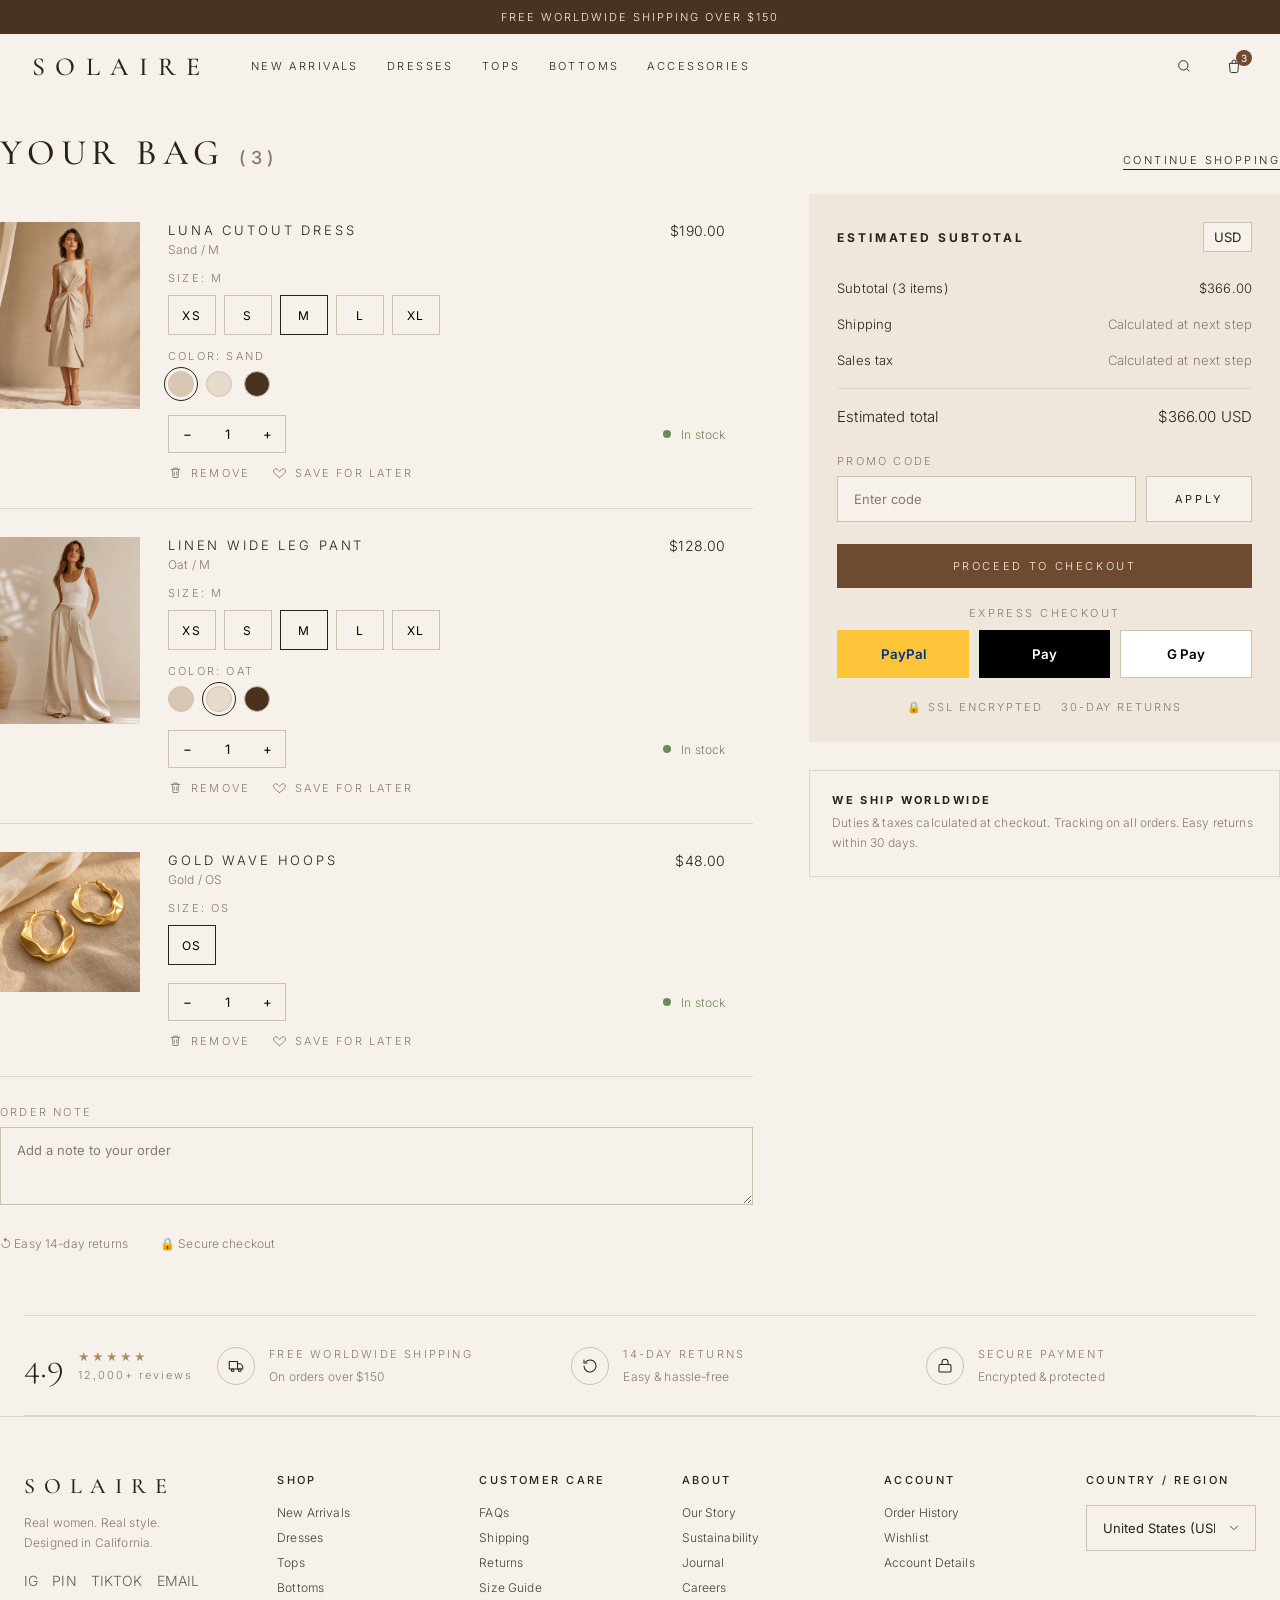
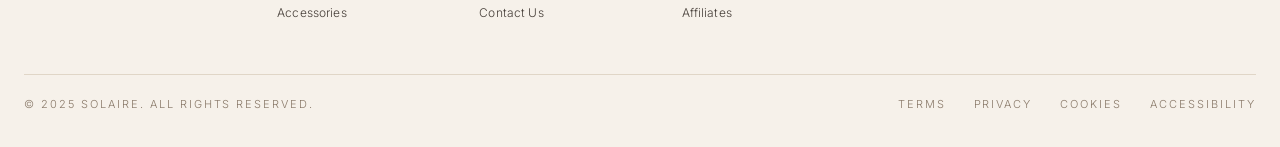
==== cart.html @ 32885097 "feat: SOLAIRE static ecommerce demo (home, listing, PDP, cart, checkout)" ====
<!doctype html>
<html lang="en">
<head>
<meta charset="utf-8" />
<meta name="viewport" content="width=device-width,initial-scale=1" />
<title>Your Bag — SOLAIRE</title>
<link rel="stylesheet" href="assets/styles.css" />
</head>
<body>

<div class="topbar">Free worldwide shipping over $150</div>

<header class="header">
  <div class="header-inner">
    <nav class="nav-left">
      <a class="nav-link" href="dresses.html?cat=new" data-cat="new">New Arrivals</a>
      <a class="nav-link" href="dresses.html?cat=dresses" data-cat="dresses">Dresses</a>
      <a class="nav-link" href="dresses.html?cat=tops" data-cat="tops">Tops</a>
      <a class="nav-link" href="dresses.html?cat=bottoms" data-cat="bottoms">Bottoms</a>
      <a class="nav-link" href="dresses.html?cat=accessories" data-cat="accessories">Accessories</a>
    </nav>
    <a class="brand" href="index.html">SOLAIRE</a>
    <div class="nav-right">
      <button class="icon-btn" aria-label="Search"><svg class="icon" viewBox="0 0 24 24"><circle cx="11" cy="11" r="7"/><path d="m20 20-3.5-3.5"/></svg></button>
      <a class="icon-btn" href="cart.html"><svg class="icon" viewBox="0 0 24 24"><path d="M5 8h14l-1.2 12a2 2 0 0 1-2 1.8H8.2A2 2 0 0 1 6.2 20L5 8z"/><path d="M9 8V6a3 3 0 1 1 6 0v2"/></svg><span class="badge">3</span></a>
    </div>
  </div>
</header>

<section class="container" style="padding: 32px 0 64px;">
  <div style="display:flex; justify-content:space-between; align-items:baseline; margin-bottom: 20px;">
    <h1 class="serif" style="font-size:36px; letter-spacing:.16em; text-transform:uppercase; margin:0;">Your Bag <span style="font-family:Inter; font-size:18px; color:var(--muted)">(3)</span></h1>
    <a href="dresses.html?cat=new" style="font-size:11px;letter-spacing:.22em;text-transform:uppercase; border-bottom:1px solid var(--ink); padding-bottom:2px;">Continue shopping</a>
  </div>

  <div style="display:grid; grid-template-columns: 1.6fr 1fr; gap: 56px;">

    <div>
      <!-- Cart row 1 -->
      <div class="cart-row">
        <div class="pic"><img src="assets/img/luna-dress.png"></div>
        <div>
          <div style="display:flex; justify-content:space-between;">
            <div>
              <p class="name" style="font-size:13px; letter-spacing:.22em; text-transform:uppercase; margin:0 0 4px">Luna Cutout Dress</p>
              <p class="muted" style="font-size:12px; margin:0 0 14px;">Sand / M</p>
            </div>
            <div class="price">$190.00</div>
          </div>
          <span class="label">Size: M</span>
          <div class="size-grid"><button>XS</button><button>S</button><button class="active">M</button><button>L</button><button>XL</button></div>
          <span class="label" style="margin-top:14px;">Color: Sand</span>
          <div class="color-row"><span class="swatch lg sand active"></span><span class="swatch lg oat"></span><span class="swatch lg espresso"></span></div>

          <div style="display:flex; justify-content:space-between; align-items:center; margin-top:18px;">
            <div class="qty"><button>−</button><input value="1"/><button>+</button></div>
            <div class="stock-line" style="margin:0;"><span class="dot"></span> In stock</div>
          </div>
          <div class="cart-actions">
            <a><svg class="action-icon" viewBox="0 0 24 24"><path d="M5 7h14"/><path d="M9 7V5h6v2"/><path d="M7 7l1 13h8l1-13"/><path d="M10 11v5M14 11v5"/></svg> Remove</a><a><svg class="action-icon" viewBox="0 0 24 24"><path d="M12 20s-7-4.2-9-8.2C1.4 8.7 3.2 6 6.2 6c1.8 0 3.2 1 3.9 2.3L12 10.6l1.9-2.3C14.6 7 16 6 17.8 6c3 0 4.8 2.7 3.2 5.8C19 15.8 12 20 12 20z"/></svg> Save for later</a>
          </div>
        </div>
      </div>

      <!-- Cart row 2 -->
      <div class="cart-row">
        <div class="pic"><img src="assets/img/linen-pants.png"></div>
        <div>
          <div style="display:flex; justify-content:space-between;">
            <div>
              <p class="name" style="font-size:13px; letter-spacing:.22em; text-transform:uppercase; margin:0 0 4px">Linen Wide Leg Pant</p>
              <p class="muted" style="font-size:12px; margin:0 0 14px;">Oat / M</p>
            </div>
            <div class="price">$128.00</div>
          </div>
          <span class="label">Size: M</span>
          <div class="size-grid"><button>XS</button><button>S</button><button class="active">M</button><button>L</button><button>XL</button></div>
          <span class="label" style="margin-top:14px;">Color: Oat</span>
          <div class="color-row"><span class="swatch lg sand"></span><span class="swatch lg oat active"></span><span class="swatch lg espresso"></span></div>

          <div style="display:flex; justify-content:space-between; align-items:center; margin-top:18px;">
            <div class="qty"><button>−</button><input value="1"/><button>+</button></div>
            <div class="stock-line" style="margin:0;"><span class="dot"></span> In stock</div>
          </div>
          <div class="cart-actions">
            <a><svg class="action-icon" viewBox="0 0 24 24"><path d="M5 7h14"/><path d="M9 7V5h6v2"/><path d="M7 7l1 13h8l1-13"/><path d="M10 11v5M14 11v5"/></svg> Remove</a><a><svg class="action-icon" viewBox="0 0 24 24"><path d="M12 20s-7-4.2-9-8.2C1.4 8.7 3.2 6 6.2 6c1.8 0 3.2 1 3.9 2.3L12 10.6l1.9-2.3C14.6 7 16 6 17.8 6c3 0 4.8 2.7 3.2 5.8C19 15.8 12 20 12 20z"/></svg> Save for later</a>
          </div>
        </div>
      </div>

      <!-- Cart row 3 -->
      <div class="cart-row">
        <div class="pic" style="aspect-ratio:1/1;"><img src="assets/img/gold-hoops.png"></div>
        <div>
          <div style="display:flex; justify-content:space-between;">
            <div>
              <p class="name" style="font-size:13px; letter-spacing:.22em; text-transform:uppercase; margin:0 0 4px">Gold Wave Hoops</p>
              <p class="muted" style="font-size:12px; margin:0 0 14px;">Gold / OS</p>
            </div>
            <div class="price">$48.00</div>
          </div>
          <span class="label">Size: OS</span>
          <div class="size-grid"><button class="active">OS</button></div>

          <div style="display:flex; justify-content:space-between; align-items:center; margin-top:18px;">
            <div class="qty"><button>−</button><input value="1"/><button>+</button></div>
            <div class="stock-line" style="margin:0;"><span class="dot"></span> In stock</div>
          </div>
          <div class="cart-actions">
            <a><svg class="action-icon" viewBox="0 0 24 24"><path d="M5 7h14"/><path d="M9 7V5h6v2"/><path d="M7 7l1 13h8l1-13"/><path d="M10 11v5M14 11v5"/></svg> Remove</a><a><svg class="action-icon" viewBox="0 0 24 24"><path d="M12 20s-7-4.2-9-8.2C1.4 8.7 3.2 6 6.2 6c1.8 0 3.2 1 3.9 2.3L12 10.6l1.9-2.3C14.6 7 16 6 17.8 6c3 0 4.8 2.7 3.2 5.8C19 15.8 12 20 12 20z"/></svg> Save for later</a>
          </div>
        </div>
      </div>

      <!-- order note -->
      <div style="margin-top: 28px;">
        <span class="label">Order note</span>
        <textarea class="input" rows="3" placeholder="Add a note to your order"></textarea>
      </div>

      <div style="display:flex; gap:32px; margin-top:28px; font-size:12px; color:var(--muted);">
        <span>↺ Easy 14-day returns</span>
        <span>🔒 Secure checkout</span>
      </div>
    </div>

    <!-- Summary -->
    <aside>
      <div class="summary-card">
        <div style="display:flex; justify-content:space-between; align-items:center; margin-bottom:18px;">
          <h3 style="margin:0;">Estimated subtotal</h3>
          <select class="select" style="width:auto; padding:6px 10px; background:var(--ivory);">
            <option>USD</option><option>EUR</option><option>GBP</option><option>JPY</option>
          </select>
        </div>
        <div class="summary-row"><span>Subtotal (3 items)</span><span>$366.00</span></div>
        <div class="summary-row"><span>Shipping</span><span class="muted">Calculated at next step</span></div>
        <div class="summary-row"><span>Sales tax</span><span class="muted">Calculated at next step</span></div>
        <div class="summary-row total"><span>Estimated total</span><span>$366.00 USD</span></div>

        <div style="margin-top: 18px;">
          <span class="label">Promo code</span>
          <div style="display:flex; gap:10px;">
            <input class="input" placeholder="Enter code"/>
            <button class="btn btn-light" style="white-space:nowrap;">Apply</button>
          </div>
        </div>

        <a class="btn btn-block" href="checkout-shipping.html" style="margin-top: 22px;">Proceed to checkout</a>

        <p style="text-align:center; font-size:11px; letter-spacing:.22em; text-transform:uppercase; margin: 18px 0 10px; color:var(--muted)">Express checkout</p>
        <div class="express-pay">
          <button class="paypal">PayPal</button>
          <button class="applepay"> Pay</button>
          <button class="gpay">G Pay</button>
        </div>

        <div style="display:flex; gap:18px; justify-content:center; margin-top:22px; font-size:11px; letter-spacing:.18em; text-transform:uppercase; color:var(--muted);">
          <span>🔒 SSL Encrypted</span>
          <span>30-day returns</span>
        </div>
      </div>

      <div style="margin-top: 28px; padding: 22px; border:1px solid var(--line);">
        <h4 style="margin:0 0 6px; font-size:11px; letter-spacing:.22em; text-transform:uppercase;">We ship worldwide</h4>
        <p class="muted" style="font-size:12px; line-height:1.7; margin:0;">Duties &amp; taxes calculated at checkout. Tracking on all orders. Easy returns within 30 days.</p>
      </div>
    </aside>
  </div>
</section>

<!-- Trust band -->
<section class="container">
  <div class="trust-band" style="border-bottom: 1px solid var(--line);">
    <div class="rating-block"><span class="num">4.9</span><div><div class="rating-stars">★★★★★</div><div class="muted" style="font-size:11px;letter-spacing:.18em;margin-top:4px">12,000+ reviews</div></div></div>
    <div class="item"><span class="icon-circle"><svg viewBox="0 0 24 24" aria-hidden="true"><path d="M3 6h11v10H3z"/><path d="M14 9h4l3 3v4h-7"/><circle cx="7.5" cy="17.5" r="1.8"/><circle cx="17" cy="17.5" r="1.8"/></svg></span><div><div class="label">Free worldwide shipping</div><div class="sub">On orders over $150</div></div></div>
    <div class="item"><span class="icon-circle"><svg viewBox="0 0 24 24" aria-hidden="true"><path d="M4 12a8 8 0 1 0 2.5-5.8"/><path d="M4 4v4h4"/></svg></span><div><div class="label">14-day returns</div><div class="sub">Easy &amp; hassle-free</div></div></div>
    <div class="item"><span class="icon-circle"><svg viewBox="0 0 24 24" aria-hidden="true"><rect x="4" y="10" width="16" height="10" rx="1.5"/><path d="M8 10V7a4 4 0 0 1 8 0v3"/></svg></span><div><div class="label">Secure payment</div><div class="sub">Encrypted &amp; protected</div></div></div>
  </div>
</section>

<footer class="footer">
  <div class="container-wide">
    <div class="footer-grid">
      <div class="brand-tag"><span class="serif">SOLAIRE</span><p>Real women. Real style.<br/>Designed in California.</p>
        <div class="socials"><a>IG</a><a>PIN</a><a>TIKTOK</a><a>EMAIL</a></div></div>
      <div><h4>Shop</h4><ul><li>New Arrivals</li><li>Dresses</li><li>Tops</li><li>Bottoms</li><li>Accessories</li></ul></div>
      <div><h4>Customer Care</h4><ul><li>FAQs</li><li>Shipping</li><li>Returns</li><li>Size Guide</li><li>Contact Us</li></ul></div>
      <div><h4>About</h4><ul><li>Our Story</li><li>Sustainability</li><li>Journal</li><li>Careers</li><li>Affiliates</li></ul></div>
      <div><h4>Account</h4><ul><li>Order History</li><li>Wishlist</li><li>Account Details</li></ul></div>
      <div><h4>Country / Region</h4><select class="select"><option>United States (USD)</option></select></div>
    </div>
    <div class="footer-bottom"><span>© 2025 Solaire. All rights reserved.</span><div class="links"><span>Terms</span><span>Privacy</span><span>Cookies</span><span>Accessibility</span></div></div>
  </div>
</footer>

<script src="assets/script.js"></script>
</body>
</html>
---- assets/styles.css ----
/* SOLAIRE — warm sculptural luxury ecommerce design system */
@import url('https://fonts.googleapis.com/css2?family=Cormorant+Garamond:wght@400;500;600&family=Inter:wght@300;400;500;600&display=swap');

:root {
  --ivory: #f6f1ea;
  --ivory-2: #efe7dc;
  --sand: #e7dccc;
  --oat: #d8c8b3;
  --cocoa: #b08a64;
  --espresso: #6e4a30;
  --espresso-2: #4a3221;
  --ink: #2a221c;
  --muted: #8a7a6a;
  --line: #e0d6c7;
  --line-2: #cfc2af;
  --green: #6f8a5a;
  --white: #fbf8f3;
}

* { box-sizing: border-box; }
html, body { margin: 0; padding: 0; }
body {
  font-family: 'Inter', system-ui, -apple-system, sans-serif;
  font-weight: 300;
  font-size: 14px;
  letter-spacing: 0.01em;
  color: var(--ink);
  background: var(--ivory);
  -webkit-font-smoothing: antialiased;
}
a { color: inherit; text-decoration: none; }
img { display: block; max-width: 100%; }
button { font-family: inherit; cursor: pointer; }

.serif {
  font-family: 'Cormorant Garamond', 'Times New Roman', serif;
  font-weight: 500;
  letter-spacing: 0.02em;
}

.container { max-width: 1280px; margin: 0 auto; padding: 0 32px; }
.container-wide { max-width: 1440px; margin: 0 auto; padding: 0 32px; }

/* Top bar */
.topbar {
  background: var(--espresso-2);
  color: var(--ivory);
  text-align: center;
  font-size: 11px;
  letter-spacing: 0.18em;
  padding: 10px 16px;
  text-transform: uppercase;
}

/* Header */
.header {
  background: var(--ivory);
  border-bottom: 1px solid transparent;
  position: sticky;
  top: 0;
  z-index: 50;
}
.header-inner {
  display: flex;
  align-items: center;
  gap: 40px;
  height: 64px;
  padding: 0 32px;
}
.nav-left { display: flex; gap: 28px; align-items: center; }
.nav-right { display: flex; gap: 22px; align-items: center; justify-content: flex-end; margin-left: auto; }
.nav-link {
  font-size: 11px;
  letter-spacing: 0.22em;
  text-transform: uppercase;
  color: var(--ink);
}
.brand {
  font-family: 'Cormorant Garamond', serif;
  font-size: 26px;
  letter-spacing: 0.4em;
  font-weight: 500;
  color: var(--ink);
  order: -1;
}
.icon-btn {
  background: none; border: none; padding: 6px; color: var(--ink);
  display: inline-flex; align-items: center; gap: 6px;
  position: relative;
}
.icon-btn .badge {
  position: absolute; top: -2px; right: -4px;
  background: var(--espresso); color: var(--ivory);
  font-size: 10px; line-height: 1;
  width: 16px; height: 16px; border-radius: 50%;
  display: inline-flex; align-items: center; justify-content: center;
  font-weight: 500;
}

/* Buttons */
.btn {
  display: inline-flex; align-items: center; justify-content: center;
  padding: 14px 28px;
  font-size: 11px;
  letter-spacing: 0.24em;
  text-transform: uppercase;
  border: 1px solid transparent;
  border-radius: 0;
  background: var(--espresso);
  color: var(--ivory);
  transition: background .2s ease;
}
.btn:hover { background: var(--espresso-2); }
.btn-outline {
  background: transparent;
  color: var(--ivory);
  border: 1px solid var(--ivory);
}
.btn-outline.dark { color: var(--ink); border-color: var(--ink); }
.btn-block { width: 100%; }
.btn-light {
  background: var(--ivory);
  color: var(--ink);
  border: 1px solid var(--line-2);
}
.btn-light:hover { background: var(--white); }

/* Section heading */
.section { padding: 80px 0; }
.section-title {
  text-align: center;
  font-family: 'Cormorant Garamond', serif;
  font-size: 28px;
  letter-spacing: 0.32em;
  font-weight: 400;
  text-transform: uppercase;
  margin: 0 0 8px;
}
.section-sub {
  text-align: center;
  font-size: 12px;
  letter-spacing: 0.18em;
  color: var(--muted);
  text-transform: uppercase;
  margin-bottom: 36px;
}
.section-head {
  display: flex; align-items: baseline; justify-content: space-between;
  margin-bottom: 32px;
}
.view-all {
  font-size: 11px; letter-spacing: 0.22em; text-transform: uppercase;
  border-bottom: 1px solid var(--ink);
  padding-bottom: 2px;
}

/* Product grid */
.product-grid {
  display: grid;
  grid-template-columns: repeat(4, 1fr);
  gap: 24px;
}
.product-grid.cols-3 { grid-template-columns: repeat(3, 1fr); }
.product-grid.cols-2 { grid-template-columns: repeat(2, 1fr); }

.product-card { position: relative; }
.product-card .img-wrap {
  position: relative;
  aspect-ratio: 3/4;
  background: var(--sand);
  overflow: hidden;
}
.product-card .img-wrap::after {
  content: '';
  position: absolute;
  inset: 0;
  background: linear-gradient(180deg, rgba(42, 34, 28, 0.12), rgba(42, 34, 28, 0) 26%);
  opacity: 0;
  transition: opacity .35s ease;
  pointer-events: none;
}
.product-card .img-wrap img {
  width: 100%; height: 100%; object-fit: cover;
  transition: transform .8s ease;
}
.product-card:hover .img-wrap img { transform: scale(1.03); }
.product-card:hover .img-wrap::after { opacity: 1; }
.product-card .meta { padding: 14px 0 4px; text-align: center; }
.product-card .name {
  font-size: 11px; letter-spacing: 0.22em; text-transform: uppercase;
  margin: 0 0 4px;
}
.product-card .price { font-size: 13px; color: var(--ink); }
.product-card .swatches {
  display: flex; gap: 6px; justify-content: center; margin-top: 8px;
}
.swatch {
  width: 12px; height: 12px; border-radius: 50%;
  border: 1px solid var(--line-2);
  display: inline-block;
}
.swatch.sand { background: #d8c8b3; }
.swatch.oat { background: #e7dccc; }
.swatch.cocoa { background: #8a6748; }
.swatch.espresso { background: #4a3221; }
.swatch.gold { background: #c8a567; }
.swatch.black { background: #1a1612; }
.swatch.white { background: #f4ede0; }

.badge-tag {
  position: absolute; top: 12px; left: 12px;
  z-index: 3;
  background: var(--ivory);
  color: var(--ink);
  font-size: 10px;
  letter-spacing: 0.2em;
  padding: 5px 10px;
  text-transform: uppercase;
}
.heart-btn {
  position: absolute; top: 10px; right: 10px;
  z-index: 3;
  background: rgba(255,255,255,0.85);
  border: none; width: 32px; height: 32px; border-radius: 50%;
  display: inline-flex; align-items: center; justify-content: center;
  color: var(--ink);
}
.rank-tag {
  position: absolute; top: 14px; left: 14px; z-index: 3;
  background: rgba(246, 241, 234, 0.92);
  color: var(--espresso-2);
  border: 1px solid rgba(110, 74, 48, 0.28);
  min-width: 64px; height: 28px; border-radius: 999px;
  padding: 0 12px;
  font-size: 10px; display: inline-flex; align-items: center; justify-content: center;
  font-family: 'Inter', system-ui, sans-serif;
  font-weight: 500;
  letter-spacing: 0.16em;
  text-transform: uppercase;
  pointer-events: none;
  box-shadow: 0 10px 24px rgba(42, 34, 28, 0.08);
  backdrop-filter: blur(8px);
}
.size-row {
  display: flex; gap: 14px; justify-content: center;
  margin-top: 8px; font-size: 11px; letter-spacing: 0.16em; color: var(--muted);
}
.size-row span.active { color: var(--ink); border-bottom: 1px solid var(--ink); }
.rating-stars { color: var(--cocoa); letter-spacing: 2px; font-size: 11px; }

/* Footer */
.footer {
  background: var(--ivory);
  border-top: 1px solid var(--line);
  padding: 56px 0 36px;
}
.footer-grid {
  display: grid;
  grid-template-columns: 1.3fr 1fr 1fr 1fr 1fr 1fr;
  gap: 32px;
}
.footer h4 {
  font-size: 11px; letter-spacing: 0.22em; text-transform: uppercase;
  font-weight: 500; margin: 0 0 18px;
}
.footer ul { list-style: none; padding: 0; margin: 0; }
.footer ul li { font-size: 12px; color: var(--ink); margin-bottom: 10px; opacity: 0.85; }
.footer .brand-tag .serif { font-size: 22px; letter-spacing: 0.4em; }
.footer .brand-tag p { font-size: 12px; color: var(--muted); margin: 14px 0 18px; line-height: 1.7; }
.footer .socials { display: flex; gap: 14px; }
.footer .socials a { color: var(--ink); opacity: 0.7; }
.footer-bottom {
  border-top: 1px solid var(--line);
  margin-top: 44px;
  padding-top: 22px;
  display: flex; justify-content: space-between;
  font-size: 11px; letter-spacing: 0.18em; text-transform: uppercase;
  color: var(--muted);
}
.footer-bottom .links { display: flex; gap: 28px; }

/* Newsletter band */
.subscribe-band {
  background: var(--oat);
  padding: 26px 0;
}
.subscribe-band .container {
  display: grid;
  grid-template-columns: 1.2fr 2fr auto;
  gap: 24px; align-items: center;
}
.subscribe-band h3 {
  font-family: 'Cormorant Garamond', serif;
  font-size: 18px; letter-spacing: 0.22em; margin: 0 0 4px; text-transform: uppercase;
}
.subscribe-band p { margin: 0; font-size: 12px; color: var(--espresso-2); }
.subscribe-band form { display: flex; background: var(--ivory); }
.subscribe-band input {
  flex: 1; border: none; background: transparent; padding: 14px 18px;
  font-family: inherit; font-size: 13px; outline: none;
}
.subscribe-band button {
  background: var(--espresso); color: var(--ivory); border: none;
  padding: 0 28px; font-size: 11px; letter-spacing: 0.22em; text-transform: uppercase;
}

/* Trust band */
.trust-band {
  display: grid;
  grid-template-columns: auto 1fr 1fr 1fr;
  gap: 24px; align-items: center;
  padding: 28px 0; border-top: 1px solid var(--line);
}
.trust-band .rating-block {
  display: flex; align-items: center; gap: 14px;
}
.trust-band .rating-block .num {
  font-family: 'Cormorant Garamond', serif; font-size: 36px;
}
.trust-band .item {
  display: flex; gap: 14px; align-items: center;
  font-size: 12px;
}
.trust-band .item .label { font-size: 11px; letter-spacing: 0.2em; text-transform: uppercase; }
.trust-band .item .sub { color: var(--muted); }
.trust-band .icon-circle {
  width: 38px; height: 38px; border-radius: 50%;
  border: 1px solid var(--line-2);
  display: inline-flex; align-items: center; justify-content: center;
  color: var(--ink);
  flex-shrink: 0;
}
.trust-band .icon-circle svg {
  width: 18px; height: 18px;
  stroke: currentColor; fill: none;
  stroke-width: 1.4;
  stroke-linecap: round; stroke-linejoin: round;
}

/* Forms */
.input, .select {
  width: 100%;
  background: var(--ivory);
  border: 1px solid var(--line-2);
  padding: 14px 16px;
  font-family: inherit;
  font-size: 13px;
  color: var(--ink);
  outline: none;
  border-radius: 0;
}
.input::placeholder { color: var(--muted); }
.input:focus, .select:focus { border-color: var(--espresso); }
.select {
  -webkit-appearance: none;
  -moz-appearance: none;
  appearance: none;
  padding-right: 40px;
  background-image: url("data:image/svg+xml;utf8,<svg xmlns='http://www.w3.org/2000/svg' viewBox='0 0 24 24' fill='none' stroke='%23413228' stroke-width='1.5' stroke-linecap='round' stroke-linejoin='round'><polyline points='6 9 12 15 18 9'/></svg>");
  background-repeat: no-repeat;
  background-position: right 14px center;
  background-size: 14px 14px;
}
.select::-ms-expand { display: none; }
.label {
  font-size: 11px; letter-spacing: 0.2em; text-transform: uppercase;
  color: var(--muted); margin-bottom: 8px; display: block;
}

/* Press logos */
.press-logos {
  display: flex; gap: 56px; justify-content: center; align-items: center;
  font-family: 'Cormorant Garamond', serif;
  font-size: 22px; letter-spacing: 0.3em;
  color: var(--ink);
  opacity: 0.85;
  text-transform: uppercase;
}

/* utilities */
.text-center { text-align: center; }
.muted { color: var(--muted); }
.hr { height: 1px; background: var(--line); border: none; margin: 0; }
.divider { border-top: 1px solid var(--line); margin: 48px 0; }

/* breadcrumbs */
.crumbs {
  display: flex; gap: 10px;
  font-size: 11px; letter-spacing: 0.2em; text-transform: uppercase; color: var(--muted);
  padding: 22px 0;
}

/* Pills / chips */
.chip {
  display: inline-flex; align-items: center; gap: 8px;
  padding: 8px 14px; border: 1px solid var(--line-2);
  background: var(--ivory);
  font-size: 11px; letter-spacing: 0.2em; text-transform: uppercase;
}
.chip.active { background: var(--ink); color: var(--ivory); border-color: var(--ink); }

/* Filter bar */
.filter-bar {
  display: flex; align-items: center; justify-content: space-between;
  padding: 16px 0;
  border-bottom: 1px solid var(--line);
  margin-bottom: 28px;
  gap: 18px;
}
.filter-bar .left, .filter-bar .right { display: flex; gap: 18px; align-items: center; flex-wrap: nowrap; }
.filter-bar .left { min-width: 0; overflow-x: auto; scrollbar-width: none; }
.filter-bar .left::-webkit-scrollbar { display: none; }
.filter-bar .right { flex-shrink: 0; }
.filter-bar .chip { white-space: nowrap; }
.filter-bar .group {
  font-size: 11px; letter-spacing: 0.2em; text-transform: uppercase;
  display: inline-flex; gap: 6px; align-items: center;
}
.filter-dropdown {
  position: absolute;
  z-index: 130;
  min-width: 220px;
  padding: 8px;
  background: var(--ivory);
  border: 1px solid var(--line-2);
  box-shadow: 0 18px 44px -28px rgba(74, 50, 33, .45);
}
.filter-dropdown button {
  width: 100%;
  padding: 12px 10px;
  border: 0;
  background: transparent;
  color: var(--ink);
  text-align: left;
  font-size: 11px;
  letter-spacing: .18em;
  text-transform: uppercase;
  cursor: pointer;
}
.filter-dropdown button:hover {
  background: var(--ivory-2);
}

/* Category tabs */
.cat-tabs {
  display: flex; justify-content: center; gap: 56px;
  border-bottom: 1px solid var(--line);
  padding: 0 0 0; margin-bottom: 8px;
}
.cat-tabs a {
  display: inline-block; padding: 22px 4px;
  font-size: 12px; letter-spacing: 0.28em; text-transform: uppercase;
  color: var(--muted);
}
.cat-tabs a.active {
  color: var(--ink);
  border-bottom: 1.5px solid var(--ink);
  margin-bottom: -1px;
}

/* product detail */
.pdp {
  display: grid;
  grid-template-columns: 80px 1fr 420px;
  gap: 32px;
  padding: 24px 0 80px;
}
.thumb-rail { display: flex; flex-direction: column; gap: 10px; }
.thumb-rail .thumb {
  aspect-ratio: 3/4; background: var(--sand); overflow: hidden;
  cursor: pointer; opacity: 0.7;
}
.thumb-rail .thumb.active { opacity: 1; outline: 1px solid var(--ink); outline-offset: 2px; }
.thumb-rail .thumb img { width:100%; height:100%; object-fit: cover; }
.pdp-main img { width: 100%; height: auto; aspect-ratio: 3/4; object-fit: cover; }

.pdp-info h1 {
  font-family: 'Cormorant Garamond', serif;
  font-size: 24px; letter-spacing: 0.18em; text-transform: uppercase;
  font-weight: 400; margin: 0 0 12px;
}
.pdp-info .tag {
  display: inline-block; padding: 4px 10px;
  background: var(--ivory-2); color: var(--ink);
  font-size: 10px; letter-spacing: 0.22em; text-transform: uppercase;
  margin-bottom: 14px;
}
.pdp-info .price { font-size: 18px; }
.pdp-info .small { font-size: 12px; color: var(--muted); }
.size-grid {
  display: flex; gap: 8px; margin: 10px 0 6px;
}
.size-grid button {
  width: 48px; height: 40px; border: 1px solid var(--line-2);
  background: var(--ivory); font-size: 12px; letter-spacing: 0.16em;
}
.size-grid button.active { border-color: var(--ink); }
.color-row { display: flex; gap: 12px; margin: 8px 0 4px; }
.color-row .swatch.lg { width: 26px; height: 26px; }
.color-row .swatch.lg.active { outline: 1px solid var(--ink); outline-offset: 3px; }
.accordion {
  border-top: 1px solid var(--line);
  font-size: 13px;
}
.accordion .row {
  display: flex; justify-content: space-between; align-items: center;
  padding: 18px 0; border-bottom: 1px solid var(--line);
  letter-spacing: 0.18em; text-transform: uppercase; font-size: 12px;
}
.stock-line {
  display: inline-flex; gap: 10px; align-items: center;
  font-size: 12px; color: var(--green);
  margin: 18px 0 14px;
}
.stock-line .dot { width: 8px; height: 8px; background: var(--green); border-radius: 50%; }

/* Reviews */
.reviews {
  display: grid; grid-template-columns: 320px 1fr; gap: 48px; padding: 32px 0;
}
.reviews .score {
  font-family: 'Cormorant Garamond', serif;
  font-size: 84px; line-height: 1; margin: 0;
}
.bar-row {
  display: grid; grid-template-columns: 24px 1fr 50px;
  gap: 12px; align-items: center; font-size: 12px;
  margin-bottom: 6px;
}
.bar { height: 6px; background: var(--ivory-2); position: relative; }
.bar > i { position: absolute; left: 0; top: 0; bottom: 0; background: var(--cocoa); }

/* UGC strip */
.ugc-row {
  display: grid; grid-template-columns: repeat(4, 1fr); gap: 16px;
}
.ugc-row .item { aspect-ratio: 1/1; background: var(--sand); overflow: hidden; }
.ugc-row .item img { width:100%; height:100%; object-fit:cover; }

/* Cart */
.cart-row {
  display: grid;
  grid-template-columns: 140px 1fr auto;
  gap: 28px;
  padding: 28px 0;
  border-bottom: 1px solid var(--line);
  align-items: flex-start;
}
.cart-row .pic { aspect-ratio: 3/4; background: var(--sand); overflow: hidden; }
.cart-row .pic img { width: 100%; height: 100%; object-fit: cover; }
.cart-actions {
  display: flex;
  gap: 22px;
  margin-top: 12px;
  color: var(--muted);
  font-size: 11px;
  letter-spacing: .2em;
  text-transform: uppercase;
}
.cart-actions a {
  display: inline-flex;
  align-items: center;
  gap: 8px;
  cursor: pointer;
}
.cart-actions .action-icon {
  width: 15px;
  height: 15px;
  fill: none;
  stroke: currentColor;
  stroke-width: 1.35;
  stroke-linecap: round;
  stroke-linejoin: round;
}
.qty {
  display: inline-flex; align-items: center; border: 1px solid var(--line-2);
  background: var(--ivory);
}
.qty button { width: 36px; height: 36px; border: none; background: transparent; }
.qty input {
  width: 44px; text-align: center; border: none; background: transparent;
  font-family: inherit; font-size: 13px;
}

/* Order summary card */
.summary-card {
  background: var(--ivory-2);
  padding: 28px;
}
.summary-card h3 {
  font-size: 12px; letter-spacing: 0.24em; text-transform: uppercase;
  margin: 0 0 18px;
}
.summary-row {
  display: flex; justify-content: space-between;
  font-size: 13px; padding: 10px 0;
}
.summary-row.total {
  border-top: 1px solid var(--line);
  margin-top: 10px; padding-top: 18px;
  font-size: 15px;
}

/* checkout layout */
.checkout {
  display: grid;
  grid-template-columns: 1.4fr 0.8fr;
  gap: 56px;
  padding: 24px 0 80px;
}
.steps {
  display: flex; justify-content: center; align-items: center; gap: 24px;
  font-size: 11px; letter-spacing: 0.22em; text-transform: uppercase; color: var(--muted);
  padding: 22px 0 8px;
}
.steps .active { color: var(--ink); }
.steps span { display: inline-block; }

/* tabs guest/login */
.gl-tabs {
  display: grid; grid-template-columns: 1fr 1fr;
  border: 1px solid var(--line);
  margin-bottom: 22px;
}
.gl-tabs button {
  background: transparent; border: none; padding: 16px;
  font-size: 11px; letter-spacing: 0.22em; text-transform: uppercase;
  color: var(--muted);
}
.gl-tabs button.active {
  color: var(--ink); border-bottom: 1.5px solid var(--ink);
}

/* radio block */
.radio-block {
  border: 1px solid var(--line-2);
  padding: 16px 18px;
  display: flex; justify-content: space-between; align-items: center;
  font-size: 13px;
  background: var(--ivory);
  margin-bottom: 10px;
}
.radio-block .left { display: flex; align-items: center; gap: 12px; }
.radio-block.active { border-color: var(--ink); }
.radio-dot {
  width: 14px; height: 14px; border-radius: 50%; border: 1px solid var(--line-2);
  display: inline-flex; align-items: center; justify-content: center;
}
.radio-block.active .radio-dot { border-color: var(--ink); }
.radio-block.active .radio-dot::after {
  content: ''; width: 6px; height: 6px; border-radius: 50%; background: var(--ink);
}

/* Hero */
.hero {
  position: relative;
  height: 720px;
  background: linear-gradient(120deg, #d8bfa1, #c69f7d);
  overflow: hidden;
}
.hero img.bg {
  position: absolute; inset: 0; width: 100%; height: 100%; object-fit: cover;
  object-position: 75% 18%;
}
.hero::after {
  content: ''; position: absolute; inset: 0; z-index: 1;
  background: linear-gradient(90deg, rgba(40,28,20,.55) 0%, rgba(40,28,20,.2) 40%, rgba(0,0,0,0) 70%);
  pointer-events: none;
}
.hero .copy {
  position: absolute; left: 8%; top: 50%; transform: translateY(-50%);
  color: var(--ivory); max-width: 460px; z-index: 2;
}
.hero .copy h1 {
  font-family: 'Cormorant Garamond', serif;
  font-size: 88px; line-height: 1.02; letter-spacing: 0.04em;
  margin: 0 0 22px; font-weight: 400;
}
.hero .copy p { font-size: 14px; line-height: 1.7; margin: 0 0 28px; opacity: 0.95; }
.hero .actions { display: flex; gap: 12px; flex-wrap: wrap; }
.hero-dots {
  position: absolute; bottom: 28px; left: 50%; transform: translateX(-50%);
  display: flex; gap: 8px; z-index: 2;
}
.hero-dots i { width: 6px; height: 6px; border-radius: 50%; background: rgba(255,255,255,0.55); }
.hero-dots i.active { background: var(--ivory); }

/* Listing hero */
.listing-hero {
  position: relative; height: 320px;
  display: flex; align-items: center;
  background: linear-gradient(120deg, #cdb094, #b78b66);
  overflow: hidden;
}
.listing-hero::before {
  content: '';
  position: absolute;
  inset: 0;
  z-index: 1;
  background: linear-gradient(90deg, rgba(126, 89, 58, .42) 0%, rgba(172, 130, 88, .24) 38%, rgba(232, 208, 174, .08) 66%, rgba(232, 208, 174, 0) 100%);
  pointer-events: none;
}
.listing-hero img { position: absolute; inset: 0; width: 100%; height: 100%; object-fit: cover; object-position: 72% 32%; }
.listing-hero img.is-desktop-banner { object-fit: cover; object-position: 50% 0%; }
.listing-hero .copy {
  position: relative; z-index: 2;
  margin-left: 8%; padding: 8px 0;
  color: var(--ivory); max-width: 460px;
  display: flex; flex-direction: column; justify-content: center;
  text-shadow: 0 2px 18px rgba(92, 62, 38, .32);
}
.listing-hero h1 {
  font-family: 'Cormorant Garamond', serif;
  font-size: 64px; line-height: 1.05;
  letter-spacing: 0.04em; margin: 0 0 14px; font-weight: 400;
}
.listing-hero p { margin: 0; font-size: 13px; line-height: 1.7; opacity: 0.95; }

/* Shop the look */
.look-bundle {
  display: grid;
  grid-template-columns: 1fr 1fr 1fr 1.2fr;
  gap: 18px; align-items: center;
  max-width: 920px; margin: 0 auto;
}
.look-bundle .tile {
  aspect-ratio: 1/1; background: var(--sand); overflow: hidden;
  position: relative;
}
.look-bundle .tile img { width: 100%; height: 100%; object-fit: cover; }
.look-bundle .plus {
  position: absolute; right: -14px; top: 50%; transform: translateY(-50%);
  font-size: 18px; color: var(--muted);
}
.look-bundle .info h4 {
  font-family: 'Cormorant Garamond', serif;
  font-size: 20px; letter-spacing: 0.22em; text-transform: uppercase;
  margin: 0 0 8px; font-weight: 400;
}
.look-bundle .info p { margin: 0 0 8px; font-size: 13px; color: var(--muted); }
.look-bundle .info .price { font-size: 16px; }
.look-bundle .info .price del { color: var(--muted); margin-left: 6px; font-size: 12px; }

/* UGC small grid for home */
.ugc-grid {
  display: grid;
  grid-template-columns: repeat(6, 1fr);
  gap: 8px;
}
.ugc-grid .tile { aspect-ratio: 3/4; overflow: hidden; background: var(--sand); position: relative; }
.ugc-grid .tile img { width:100%; height:100%; object-fit:cover; }
.ugc-grid .tile .handle {
  position: absolute; left: 8px; bottom: 8px;
  font-size: 11px; color: var(--ivory);
  background: rgba(0,0,0,0.35); padding: 3px 6px; letter-spacing: 0.1em;
}

/* Express pay buttons */
.express-pay {
  display: grid; grid-template-columns: 1fr 1fr 1fr; gap: 10px;
}
.express-pay button {
  height: 48px; border: 1px solid var(--line-2); background: var(--ivory);
  display: inline-flex; align-items: center; justify-content: center;
  font-weight: 600;
}
.express-pay .paypal { background: #ffc439; border-color: #ffc439; color: #003087; }
.express-pay .applepay { background: #000; color: #fff; border-color: #000; }
.express-pay .gpay { background: #fff; }

/* Pay icons */
.pay-icons {
  display: inline-flex; gap: 6px; align-items: center;
}
.pay-icons .pi {
  width: 32px; height: 20px; background: var(--ivory-2); border-radius: 2px;
  font-size: 9px; display: inline-flex; align-items: center; justify-content: center; font-weight: 700;
  color: var(--ink); border: 1px solid var(--line);
}

/* Look-to-love */
.looks {
  display: grid; grid-template-columns: 1fr 1fr 1fr; gap: 16px;
}
.looks .look {
  position: relative;
  aspect-ratio: 4/3; background: var(--sand); overflow: hidden;
}
.looks .look img { width: 100%; height: 100%; object-fit: cover; }
.looks .look .shop {
  position: absolute; left: 50%; bottom: 18px; transform: translateX(-50%);
  background: var(--ivory); color: var(--ink);
  padding: 10px 18px; font-size: 11px; letter-spacing: 0.22em; text-transform: uppercase;
  border: 1px solid var(--ink);
}

/* Recently viewed */
.recently {
  display: grid; grid-template-columns: repeat(5, 1fr); gap: 16px;
}

/* Sticky add to cart */
.sticky-add {
  position: sticky; bottom: 0;
  background: var(--ivory);
  border-top: 1px solid var(--line);
  display: grid; grid-template-columns: auto 1fr auto; gap: 16px;
  align-items: center; padding: 14px 32px;
  z-index: 30;
}
.sticky-add .pic { width: 48px; height: 60px; background: var(--sand); overflow: hidden; }
.sticky-add .pic img { width:100%; height:100%; object-fit:cover; }
.sticky-add .name { font-size: 12px; letter-spacing: 0.2em; text-transform: uppercase; }
.sticky-add .sub { font-size: 11px; color: var(--muted); }

/* Misc */
.icon { width: 16px; height: 16px; stroke: currentColor; fill: none; stroke-width: 1.4; }

/* ==== Animations & Motion ==== */
@keyframes fadeUp { from { opacity:0; transform:translateY(24px);} to {opacity:1; transform:none;} }
@keyframes fadeIn { from { opacity:0;} to {opacity:1;} }
@keyframes slideRight { from { transform: translateX(100%);} to { transform: translateX(0);} }
@keyframes slideLeft { from { transform: translateX(-100%);} to { transform: translateX(0);} }
@keyframes scaleIn { from { opacity:0; transform: scale(.96);} to {opacity:1; transform:none;} }
@keyframes pulseDot { 0%,100% { transform: scale(1);} 50% { transform: scale(1.5); opacity:.6;} }
@keyframes shimmer { 0% { background-position: -300px 0;} 100% { background-position: 300px 0;} }

[data-reveal] { opacity: 0; transform: translateY(24px); transition: opacity .8s ease, transform .8s cubic-bezier(.2,.7,.2,1); }
[data-reveal].is-in { opacity: 1; transform: none; }
[data-reveal-delay="1"].is-in { transition-delay: .08s; }
[data-reveal-delay="2"].is-in { transition-delay: .16s; }
[data-reveal-delay="3"].is-in { transition-delay: .24s; }
[data-reveal-delay="4"].is-in { transition-delay: .32s; }

.hero .copy h1 { animation: fadeUp .9s cubic-bezier(.2,.7,.2,1) both; }
.hero .copy p { animation: fadeUp .9s cubic-bezier(.2,.7,.2,1) .15s both; }
.hero .copy .actions { animation: fadeUp .9s cubic-bezier(.2,.7,.2,1) .3s both; }
.hero .bg { animation: fadeIn 1.2s ease both, kenburns 14s ease-in-out infinite alternate; }
@keyframes kenburns { from { transform: scale(1.0);} to { transform: scale(1.08);} }

.btn { transition: background .25s ease, color .25s ease, transform .25s ease, letter-spacing .25s ease; }
.btn:hover { transform: translateY(-1px); letter-spacing: .26em; }
.btn:active { transform: translateY(0); }

.icon-btn { transition: transform .2s ease; }
.icon-btn:hover { transform: translateY(-1px); }
.icon-btn .badge { transition: transform .25s ease; }
.icon-btn.bump .badge { animation: bump .5s ease; }
@keyframes bump { 0% { transform: scale(1);} 30% { transform: scale(1.5);} 100% { transform: scale(1);} }

.product-card { transition: transform .3s ease; }
.product-card:hover .heart-btn { opacity: 1; transform: translateY(0); }
.heart-btn { opacity: 1; transform: none; transition: opacity .25s, transform .25s, background .2s; }
.heart-btn.active { opacity:1; color: #b04a4a; }

.chip { transition: background .2s, color .2s, border-color .2s; cursor: pointer; }
.chip:hover { border-color: var(--ink); }

.cat-tabs a { transition: color .2s; }
.cat-tabs a:hover { color: var(--ink); }

.nav-link { position: relative; }
.nav-link::after {
  content: ''; position: absolute; left: 0; right: 0; bottom: -6px; height: 1px;
  background: var(--ink); transform: scaleX(0); transform-origin: right;
  transition: transform .3s cubic-bezier(.2,.7,.2,1);
}
.nav-link:hover::after { transform: scaleX(1); transform-origin: left; }
.nav-link.active { color: var(--ink); }
.nav-link.active::after { transform: scaleX(1); transform-origin: left; }

.swatch.lg { transition: outline-offset .2s ease, transform .2s ease; cursor: pointer; }
.swatch.lg:hover { transform: scale(1.08); }

.size-grid button { transition: border-color .2s, background .2s; cursor: pointer; }
.size-grid button:hover { border-color: var(--ink); }

.radio-block { cursor: pointer; transition: border-color .2s, background .2s; }
.radio-block:hover { border-color: var(--ink); }

/* Header shadow on scroll */
.header.scrolled { box-shadow: 0 1px 0 var(--line), 0 8px 24px -16px rgba(74,50,33,.15); }

/* Mobile menu */
.mobile-toggle {
  display: none;
  background: none; border: none; padding: 6px; cursor: pointer; color: var(--ink);
}
.mobile-menu {
  position: fixed; inset: 0 30% 0 0;
  background: var(--ivory);
  z-index: 100;
  transform: translateX(-100%);
  transition: transform .35s cubic-bezier(.2,.7,.2,1);
  overflow-y: auto;
  padding: 24px;
  display: flex; flex-direction: column; gap: 4px;
}
.mobile-menu.open { transform: translateX(0); }
.mobile-menu a {
  font-family: 'Cormorant Garamond', serif;
  font-size: 26px; letter-spacing: .04em;
  padding: 14px 0; border-bottom: 1px solid var(--line);
  color: var(--ink);
}
.mobile-menu .close {
  align-self: flex-end; background: none; border: none; padding: 6px; font-size: 18px; cursor: pointer;
}
.mobile-menu .group-label {
  font-size: 11px; letter-spacing: .22em; text-transform: uppercase;
  color: var(--muted); margin-top: 18px; margin-bottom: 6px;
}
.scrim {
  position: fixed; inset: 0; background: rgba(42,34,28,.45);
  opacity: 0; pointer-events: none; transition: opacity .3s ease;
  z-index: 90;
}
.scrim.show { opacity: 1; pointer-events: auto; }

/* Search overlay */
.search-overlay {
  position: fixed; left: 0; right: 0; top: 0;
  background: var(--ivory);
  z-index: 101;
  transform: translateY(-100%); transition: transform .35s cubic-bezier(.2,.7,.2,1);
  padding: 24px 32px;
  border-bottom: 1px solid var(--line);
}
.search-overlay.open { transform: translateY(0); }
.search-overlay form { display: flex; gap: 12px; align-items: center; max-width: 720px; margin: 24px auto;}
.search-overlay input {
  flex: 1; border: none; border-bottom: 1px solid var(--ink);
  background: transparent; font-family: 'Cormorant Garamond', serif;
  font-size: 32px; padding: 10px 0; outline: none; color: var(--ink);
}
.search-overlay .close-search { background: none; border: none; font-size: 18px; cursor: pointer; }
.search-overlay .suggestions {
  max-width: 720px; margin: 0 auto;
  display: flex; flex-wrap: wrap; gap: 8px;
}

/* Toast */
.toast {
  position: fixed; bottom: 24px; left: 50%; transform: translateX(-50%) translateY(40px);
  background: var(--ink); color: var(--ivory);
  padding: 14px 22px; font-size: 12px; letter-spacing: .2em; text-transform: uppercase;
  z-index: 200;
  opacity: 0; transition: opacity .3s ease, transform .3s ease;
  display: flex; align-items: center; gap: 12px;
}
.toast.show { opacity: 1; transform: translateX(-50%) translateY(0); }
.toast .check { color: var(--green); font-size: 16px; }

/* Newsletter modal */
.modal-backdrop {
  position: fixed; inset: 0; background: rgba(42,34,28,.55);
  display: flex; align-items: center; justify-content: center;
  opacity: 0; pointer-events: none; transition: opacity .3s ease;
  z-index: 150; padding: 20px;
}
.modal-backdrop.show { opacity: 1; pointer-events: auto; }
.modal {
  background: var(--ivory); width: 100%; max-width: 720px;
  display: grid; grid-template-columns: 1fr 1fr;
  transform: translateY(20px) scale(.98); transition: transform .4s cubic-bezier(.2,.7,.2,1);
  position: relative; max-height: 90vh; overflow: hidden;
}
.modal-backdrop.show .modal { transform: translateY(0) scale(1); }
.modal .visual { background: var(--sand); position: relative; min-height: 320px; }
.modal .visual img { position:absolute; inset:0; width:100%; height:100%; object-fit:cover; }
.modal .body { padding: 40px 36px; }
.modal .body h3 {
  font-family: 'Cormorant Garamond', serif; font-size: 32px; line-height: 1.1;
  letter-spacing: .02em; margin: 0 0 12px; font-weight: 500;
}
.modal .body p { font-size: 13px; color: var(--muted); line-height: 1.7; margin: 0 0 20px; }
.modal .body form { display: flex; flex-direction: column; gap: 10px; }
.modal .close-modal {
  position: absolute; top: 12px; right: 12px; background: none; border: none;
  font-size: 18px; cursor: pointer; color: var(--ink); width:32px; height:32px;
}
.modal .skip { font-size: 11px; letter-spacing: .2em; text-transform: uppercase; color: var(--muted); margin-top: 12px; cursor: pointer; }
@media (max-width: 640px) {
  .modal { grid-template-columns: 1fr; max-height: 92vh; overflow-y: auto; }
  .modal .visual { min-height: 180px; }
  .modal .body { padding: 28px 22px; }
  .modal .body h3 { font-size: 26px; }
}

/* Cart drawer alt (unused on cart page) */
.qty button:hover { background: var(--ivory-2); }

/* Image hover */
.product-card .img-wrap img,
.look-bundle .tile img,
.ugc-grid .tile img,
.looks .look img { transition: transform .9s cubic-bezier(.2,.7,.2,1), opacity .3s ease; }
.ugc-grid .tile:hover img { transform: scale(1.05); }
.looks .look:hover img { transform: scale(1.04); }

/* Filter drawer (mobile) */
.filter-drawer {
  position: fixed; top: 0; right: 0; bottom: 0;
  width: min(380px, 92vw);
  background: var(--ivory); z-index: 110;
  transform: translateX(100%); transition: transform .35s cubic-bezier(.2,.7,.2,1);
  display: flex; flex-direction: column;
}
.filter-drawer.open { transform: translateX(0); }
.filter-drawer header {
  display: flex; justify-content: space-between; align-items: center;
  padding: 22px 24px; border-bottom: 1px solid var(--line);
}
.filter-drawer header h3 {
  font-family: 'Cormorant Garamond', serif; font-size: 22px; letter-spacing: .14em;
  text-transform: uppercase; margin: 0;
}
.filter-drawer .body { padding: 22px 24px; overflow-y: auto; flex: 1; }
.filter-drawer .group { margin-bottom: 22px; }
.filter-drawer .group.focus {
  background: var(--ivory-2);
  outline: 1px solid var(--line-2);
  outline-offset: 10px;
}
.filter-drawer .group h4 {
  font-size: 11px; letter-spacing: .22em; text-transform: uppercase; margin: 0 0 12px;
}
.filter-drawer .group .opts { display: flex; flex-wrap: wrap; gap: 8px; }
.filter-drawer footer {
  display: grid; grid-template-columns: 1fr 1fr; gap: 10px;
  padding: 18px 24px; border-top: 1px solid var(--line);
}

/* Skeleton */
.skeleton {
  background: linear-gradient(90deg, var(--ivory-2) 0%, var(--sand) 50%, var(--ivory-2) 100%);
  background-size: 600px 100%;
  animation: shimmer 1.6s infinite linear;
}

/* Accordion content */
.accordion .row { cursor: pointer; user-select: none; }
.accordion .row .plus { transition: transform .25s; display: inline-block; }
.accordion .row.open .plus { transform: rotate(45deg); }
.accordion .panel {
  max-height: 0; overflow: hidden;
  transition: max-height .35s cubic-bezier(.2,.7,.2,1);
  font-size: 13px; color: var(--muted); line-height: 1.7;
  text-transform: none; letter-spacing: .01em;
}
.accordion .panel-inner { padding: 14px 0 22px; }

/* Hero dots clickable */
.hero-dots i { cursor: pointer; transition: transform .2s, background .2s; }
.hero-dots i:hover { transform: scale(1.4); }

/* hero crossfade slides */
.hero .slides { position: absolute; inset: 0; }
.hero .slide {
  position: absolute; inset: 0; opacity: 0;
  transition: opacity 1.2s ease;
}
.hero .slide.active { opacity: 1; }
.hero .slide img { width:100%; height:100%; object-fit:cover; }

/* Reduce motion */
@media (prefers-reduced-motion: reduce) {
  *, *::before, *::after { animation-duration: .001ms !important; animation-iteration-count: 1 !important; transition-duration: .001ms !important; }
  [data-reveal] { opacity: 1; transform: none; }
}

/* ==== Responsive ==== */
@media (max-width: 1280px) {
  .container, .container-wide { padding: 0 24px; }
  .checkout { grid-template-columns: 1.4fr 1fr; gap: 32px; }
}
@media (max-width: 1024px) {
  .container, .container-wide { padding: 0 22px; }
  .product-grid { grid-template-columns: repeat(3, 1fr); gap: 18px; }
  .footer-grid { grid-template-columns: repeat(3, 1fr); }
  .hero { height: 620px; }
  .hero .copy h1 { font-size: 64px; }
  .hero .copy { left: 6%; max-width: 420px; }
  .pdp { grid-template-columns: 70px 1fr; gap: 22px; }
  .pdp-info { grid-column: 1 / span 2; max-width: 720px; }
  .checkout { grid-template-columns: 1fr; gap: 32px; }
  .reviews { grid-template-columns: 1fr; gap: 28px; }
  .ugc-grid { grid-template-columns: repeat(3, 1fr); }
  .ugc-row { grid-template-columns: repeat(3, 1fr); }
  .recently { grid-template-columns: repeat(3, 1fr); }
  .looks { grid-template-columns: 1fr 1fr; }
  .subscribe-band .container { grid-template-columns: 1fr; gap: 14px; }
  .nav-left { display: none; }
  .nav-right .icon-btn[aria-label="Account"] { display: none; }
  .mobile-toggle { display: inline-flex; }
  .header-inner { gap: 18px; padding: 0 22px; }
  .trust-band { grid-template-columns: 1fr 1fr; gap: 18px; }
  .look-bundle { grid-template-columns: 1fr 1fr; }
  .look-bundle .info { grid-column: 1 / span 2; text-align: center; }
  .look-bundle .plus { display: none; }
  .filter-bar { flex-wrap: wrap; gap: 12px; }
  .filter-bar .left, .filter-bar .right { flex-wrap: wrap; gap: 10px; }
  /* dresses + recommended panel grid -> stack */
  .dresses-banner { grid-template-columns: 1fr !important; }
  /* checkout summary becomes top */
  .checkout aside { order: -1; }
  .checkout .summary-card { position: static !important; }
  .header { position: sticky; }
  .press-logos { gap: 28px; flex-wrap: wrap; justify-content: center; font-size: 18px; }
}
@media (max-width: 768px) {
  .product-grid { grid-template-columns: repeat(2, 1fr); }
  .product-grid.cols-3 { grid-template-columns: repeat(2, 1fr); }
  .hero { height: 560px; }
  .hero .copy h1 { font-size: 52px; }
  .listing-hero { height: 240px; }
  .listing-hero img { object-position: 68% 34%; }
  .listing-hero h1 { font-size: 44px; }
  .footer-grid { grid-template-columns: repeat(2, 1fr); gap: 24px; }
  .ugc-grid { grid-template-columns: repeat(2, 1fr); }
  .ugc-row { grid-template-columns: repeat(2, 1fr); }
  .recently { grid-template-columns: repeat(2, 1fr); }
  .looks { grid-template-columns: 1fr; }
  .cart-row { grid-template-columns: 96px 1fr; gap: 16px; }
  .cart-row > div:last-child { grid-column: 1 / -1; }
  .section { padding: 56px 0; }
  .section-title { font-size: 22px; letter-spacing: .26em; }
  .pdp { grid-template-columns: 1fr; }
  .thumb-rail { flex-direction: row; overflow-x: auto; gap: 8px; padding-bottom: 6px; }
  .thumb-rail .thumb { width: 72px; flex: 0 0 auto; }
  .pdp-main img { aspect-ratio: 4/5; }
  .reviews { grid-template-columns: 1fr; }
  .sticky-add { grid-template-columns: 48px 1fr; padding: 12px 18px; gap: 12px; }
  .sticky-add > div:last-child { grid-column: 1 / -1; }
  .brand { font-size: 22px; letter-spacing: .35em; }
  .topbar { font-size: 10px; letter-spacing: .14em; padding: 8px; }
  .trust-band { grid-template-columns: 1fr; }
  .look-bundle { grid-template-columns: 1fr 1fr; gap: 12px; }
  .cat-tabs { gap: 22px; overflow-x: auto; }
  .cat-tabs a { padding: 16px 4px; flex: 0 0 auto; }
  .filter-bar .right { width: 100%; justify-content: space-between; }
  .crumbs { overflow-x: auto; white-space: nowrap; padding-bottom: 8px; }
  .footer-bottom { flex-direction: column; gap: 10px; }
  .pay-icons .pi { width: 28px; height: 18px; font-size: 8px; }
  .express-pay { grid-template-columns: 1fr; }
  .modal { grid-template-columns: 1fr; }
}
@media (max-width: 480px) {
  .container, .container-wide { padding: 0 16px; }
  .hero { height: 520px; }
  .hero .copy h1 { font-size: 42px; }
  .hero .copy p { font-size: 13px; }
  .hero .actions { flex-direction: column; align-items: flex-start; }
  .listing-hero img { object-position: 62% 36%; }
  .listing-hero h1 { font-size: 34px; }
  .section { padding: 44px 0; }
  .section-title { font-size: 20px; }
  .product-card .meta { padding: 10px 0; }
  .product-card .name { font-size: 10px; }
  .footer-grid { grid-template-columns: 1fr; }
  .summary-card { padding: 22px; }
  .pdp-info h1 { font-size: 22px; }
  .qty button { width: 32px; height: 32px; }
  .qty input { width: 36px; }
  .header-inner { height: 56px; }
  .checkout aside .summary-card { padding: 18px; }
}
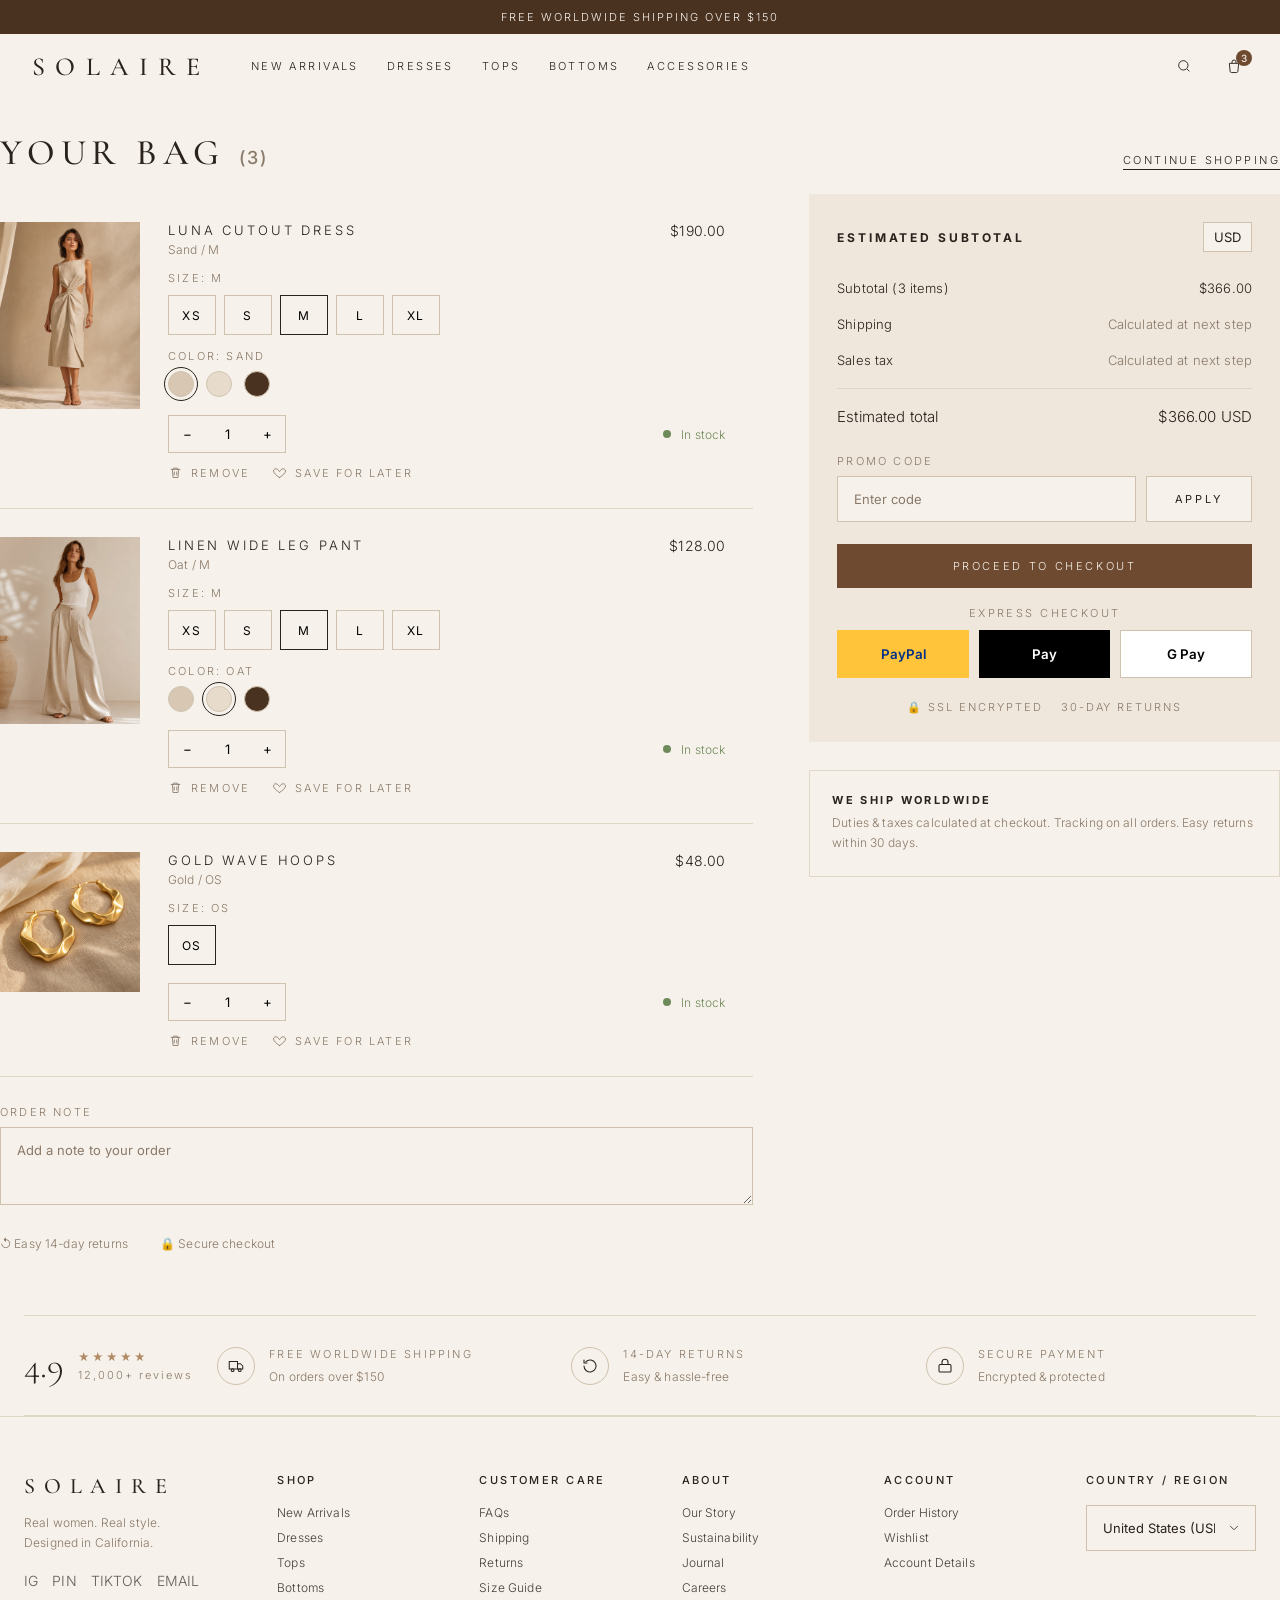
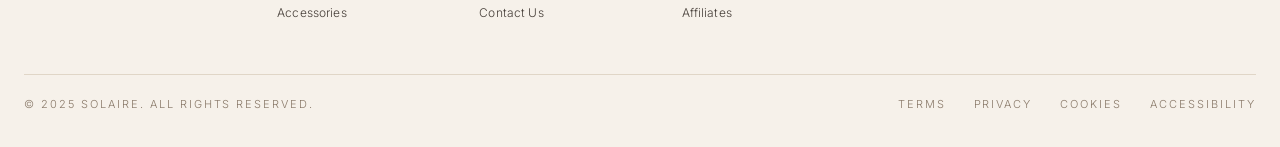
==== commit 83431b9f: "fix(pdp): center product image on tablet/mobile by stacking layout" ====
--- a/cart.html
+++ b/cart.html
@@ -28,12 +28,12 @@
 </header>
 
 <section class="container" style="padding: 32px 0 64px;">
-  <div style="display:flex; justify-content:space-between; align-items:baseline; margin-bottom: 20px;">
-    <h1 class="serif" style="font-size:36px; letter-spacing:.16em; text-transform:uppercase; margin:0;">Your Bag <span style="font-family:Inter; font-size:18px; color:var(--muted)">(3)</span></h1>
-    <a href="dresses.html?cat=new" style="font-size:11px;letter-spacing:.22em;text-transform:uppercase; border-bottom:1px solid var(--ink); padding-bottom:2px;">Continue shopping</a>
+  <div class="cart-head">
+    <h1 class="serif cart-title">Your Bag <span class="cart-count">(3)</span></h1>
+    <a href="dresses.html?cat=new" class="continue-shopping">Continue shopping</a>
   </div>
 
-  <div style="display:grid; grid-template-columns: 1.6fr 1fr; gap: 56px;">
+  <div class="cart-grid">
 
     <div>
       <!-- Cart row 1 -->
--- a/assets/styles.css
+++ b/assets/styles.css
@@ -472,7 +472,8 @@
 }
 .thumb-rail .thumb.active { opacity: 1; outline: 1px solid var(--ink); outline-offset: 2px; }
 .thumb-rail .thumb img { width:100%; height:100%; object-fit: cover; }
-.pdp-main img { width: 100%; height: auto; aspect-ratio: 3/4; object-fit: cover; }
+.pdp-main { display: block; }
+.pdp-main img { display: block; width: 100%; height: auto; aspect-ratio: 3/4; object-fit: cover; margin: 0 auto; }
 
 .pdp-info h1 {
   font-family: 'Cormorant Garamond', serif;
@@ -1081,8 +1082,12 @@
   .hero { height: 620px; }
   .hero .copy h1 { font-size: 64px; }
   .hero .copy { left: 6%; max-width: 420px; }
-  .pdp { grid-template-columns: 70px 1fr; gap: 22px; }
-  .pdp-info { grid-column: 1 / span 2; max-width: 720px; }
+  .pdp { grid-template-columns: 1fr; gap: 22px; }
+  .pdp > * { min-width: 0; }
+  .pdp-info { max-width: 720px; }
+  .thumb-rail { flex-direction: row; overflow-x: auto; gap: 8px; padding-bottom: 6px; }
+  .thumb-rail .thumb { width: 72px; flex: 0 0 auto; }
+  .pdp-main img { aspect-ratio: 4/5; }
   .checkout { grid-template-columns: 1fr; gap: 32px; }
   .reviews { grid-template-columns: 1fr; gap: 28px; }
   .ugc-grid { grid-template-columns: repeat(3, 1fr); }
@@ -1126,9 +1131,11 @@
   .section { padding: 56px 0; }
   .section-title { font-size: 22px; letter-spacing: .26em; }
   .pdp { grid-template-columns: 1fr; }
+  .pdp > * { min-width: 0; }
   .thumb-rail { flex-direction: row; overflow-x: auto; gap: 8px; padding-bottom: 6px; }
   .thumb-rail .thumb { width: 72px; flex: 0 0 auto; }
-  .pdp-main img { aspect-ratio: 4/5; }
+  .pdp-main { width: 100%; }
+  .pdp-main img { aspect-ratio: 4/5; width: 100%; margin: 0 auto; }
   .reviews { grid-template-columns: 1fr; }
   .sticky-add { grid-template-columns: 48px 1fr; padding: 12px 18px; gap: 12px; }
   .sticky-add > div:last-child { grid-column: 1 / -1; }
@@ -1145,6 +1152,118 @@
   .express-pay { grid-template-columns: 1fr; }
   .modal { grid-template-columns: 1fr; }
 }
+/* ==== Cart page layout ==== */
+.cart-head {
+  display: flex; justify-content: space-between; align-items: baseline;
+  gap: 16px; margin-bottom: 20px; flex-wrap: wrap;
+}
+.cart-title {
+  font-size: 36px; letter-spacing: .16em; text-transform: uppercase; margin: 0;
+}
+.cart-count {
+  font-family: 'Inter', system-ui, sans-serif; font-size: 18px; color: var(--muted);
+  letter-spacing: .12em;
+}
+.continue-shopping {
+  font-size: 11px; letter-spacing: .22em; text-transform: uppercase;
+  border-bottom: 1px solid var(--ink); padding-bottom: 2px;
+}
+.cart-grid {
+  display: grid; grid-template-columns: 1.6fr 1fr; gap: 56px;
+}
+
+@media (max-width: 1024px) {
+  .cart-grid { grid-template-columns: 1fr; gap: 32px; }
+  .cart-grid > aside { order: -1; }
+}
+
+/* ==== Mobile fine-tuning ==== */
+@media (max-width: 768px) {
+  /* Listing hero: hide long description on mobile, prevent overlap with model */
+  .listing-hero .copy { max-width: none; padding-right: 16px; margin-left: 22px; }
+  .listing-hero p.hero-desc,
+  .listing-hero .copy > p { display: none; }
+  .listing-hero h1 { font-size: 36px; letter-spacing: .04em; }
+  .listing-hero::before {
+    background: linear-gradient(90deg, rgba(74, 50, 33, .65) 0%, rgba(110, 74, 48, .35) 50%, rgba(0,0,0,0) 100%);
+  }
+
+  /* Recently-viewed: 2 cols on mobile */
+  .recently { grid-template-columns: repeat(2, 1fr); }
+
+  /* Capsule banner inside dresses footer area: stack to 1 column */
+  .capsule-card { grid-template-columns: 1fr !important; gap: 18px; padding: 22px !important; }
+  .capsule-card > div:last-child {
+    width: 100% !important;
+    height: 220px !important;
+    aspect-ratio: auto !important;
+    overflow: hidden;
+  }
+  .capsule-card > div:last-child img { width: 100% !important; height: 100% !important; object-fit: cover; display: block; }
+
+  /* Look-bundle "Add all to bag" button: prevent letter-spacing overflow */
+  .look-bundle .info .btn { padding: 12px 16px; letter-spacing: .18em; font-size: 10px; }
+  .look-bundle .info .btn:hover { letter-spacing: .2em; }
+
+  /* PDP sticky add-to-cart: stack cleanly */
+  .sticky-add { grid-template-columns: 48px 1fr; padding: 10px 14px; gap: 10px; }
+  .sticky-add > div:last-child {
+    grid-column: 1 / -1;
+    display: grid !important;
+    grid-template-columns: auto 1fr;
+    gap: 10px;
+  }
+  .sticky-add > div:last-child .btn { padding: 12px 16px; font-size: 10px; letter-spacing: .18em; }
+  .sticky-add .qty button { width: 32px; height: 32px; }
+  .sticky-add .qty input { width: 32px; }
+
+  /* Reviews header: stack title and CTA */
+  .pdp-reviews-head { flex-wrap: wrap; gap: 12px; }
+
+  /* Section-head on mobile: drop the empty spacer span and stack title + view-all */
+  .section-head { flex-wrap: wrap; gap: 8px; justify-content: space-between; }
+  .section-head > span:empty { display: none; }
+  .section-head .section-title { font-size: 18px; letter-spacing: .22em; }
+
+  /* Trust band rows */
+  .trust-band { padding: 22px 0; }
+  .trust-band .item { gap: 10px; }
+
+  /* Press logos smaller */
+  .press-logos { font-size: 14px; gap: 18px; }
+
+  /* Cart row tightening */
+  .cart-row { grid-template-columns: 88px 1fr; gap: 14px; padding: 22px 0; }
+  .cart-row .pic { width: 100%; }
+  .cart-row .size-grid button { width: 38px; height: 36px; font-size: 11px; }
+  .cart-row .color-row .swatch.lg { width: 22px; height: 22px; }
+  .cart-actions { flex-wrap: wrap; gap: 14px; }
+  .cart-row .qty button { width: 32px; height: 32px; }
+
+  /* Cart head: keep title and link on same line if space, else wrap */
+  .cart-title { font-size: 26px; letter-spacing: .14em; }
+  .cart-count { font-size: 14px; }
+
+  /* Express pay buttons keep readable */
+  .express-pay { grid-template-columns: 1fr; gap: 8px; }
+  .express-pay button { height: 44px; font-size: 12px; }
+
+  /* Subscribe band: stack cleanly with proper gap */
+  .subscribe-band .container { gap: 16px; }
+  .subscribe-band h3 { font-size: 16px; letter-spacing: .18em; }
+  .subscribe-band form input { padding: 12px 14px; font-size: 12px; }
+  .subscribe-band form button { padding: 0 18px; font-size: 10px; letter-spacing: .18em; }
+
+  /* Steps in checkout */
+  .steps { gap: 10px; padding: 18px 0 6px; flex-wrap: wrap; font-size: 10px; letter-spacing: .18em; }
+
+  /* PDP info: free shipping / returns chips wrap */
+  .pdp-info > div[style*="font-size:11px"] { flex-wrap: wrap; gap: 12px !important; }
+
+  /* Looks-to-love single column already done */
+  /* Container side padding on small mobile */
+}
+
 @media (max-width: 480px) {
   .container, .container-wide { padding: 0 16px; }
   .hero { height: 520px; }
@@ -1152,16 +1271,42 @@
   .hero .copy p { font-size: 13px; }
   .hero .actions { flex-direction: column; align-items: flex-start; }
   .listing-hero img { object-position: 62% 36%; }
-  .listing-hero h1 { font-size: 34px; }
   .section { padding: 44px 0; }
-  .section-title { font-size: 20px; }
   .product-card .meta { padding: 10px 0; }
   .product-card .name { font-size: 10px; }
   .footer-grid { grid-template-columns: 1fr; }
   .summary-card { padding: 22px; }
-  .pdp-info h1 { font-size: 22px; }
   .qty button { width: 32px; height: 32px; }
   .qty input { width: 36px; }
   .header-inner { height: 56px; }
   .checkout aside .summary-card { padding: 18px; }
-}
+
+  /* Cart row stack pic + info to 1 column for very small screens */
+  .cart-row { grid-template-columns: 1fr; gap: 12px; }
+  .cart-row .pic { aspect-ratio: 4/5; max-width: 200px; }
+  .cart-row .size-grid { flex-wrap: wrap; }
+  .cart-row .qty { align-self: flex-start; }
+
+  /* Listing hero: smaller still */
+  .listing-hero h1 { font-size: 30px; }
+  .listing-hero { height: 220px; }
+
+  /* Section title smaller */
+  .section-title { font-size: 18px; letter-spacing: .22em; }
+
+  /* Press logos: 4 logos can wrap */
+  .press-logos { font-size: 13px; gap: 14px; flex-wrap: wrap; row-gap: 8px; }
+
+  /* PDP heading sizes */
+  .pdp-info h1 { font-size: 20px; letter-spacing: .14em; }
+
+  /* Footer brand serif smaller */
+  .footer .brand-tag .serif { font-size: 18px; letter-spacing: .3em; }
+
+  /* Footer-bottom stack: vertical with spacing */
+  .footer-bottom { gap: 14px; padding-top: 18px; }
+  .footer-bottom .links { flex-wrap: wrap; gap: 14px; }
+
+  /* Stepper for checkout */
+  .steps { gap: 6px; font-size: 9px; letter-spacing: .14em; }
+}
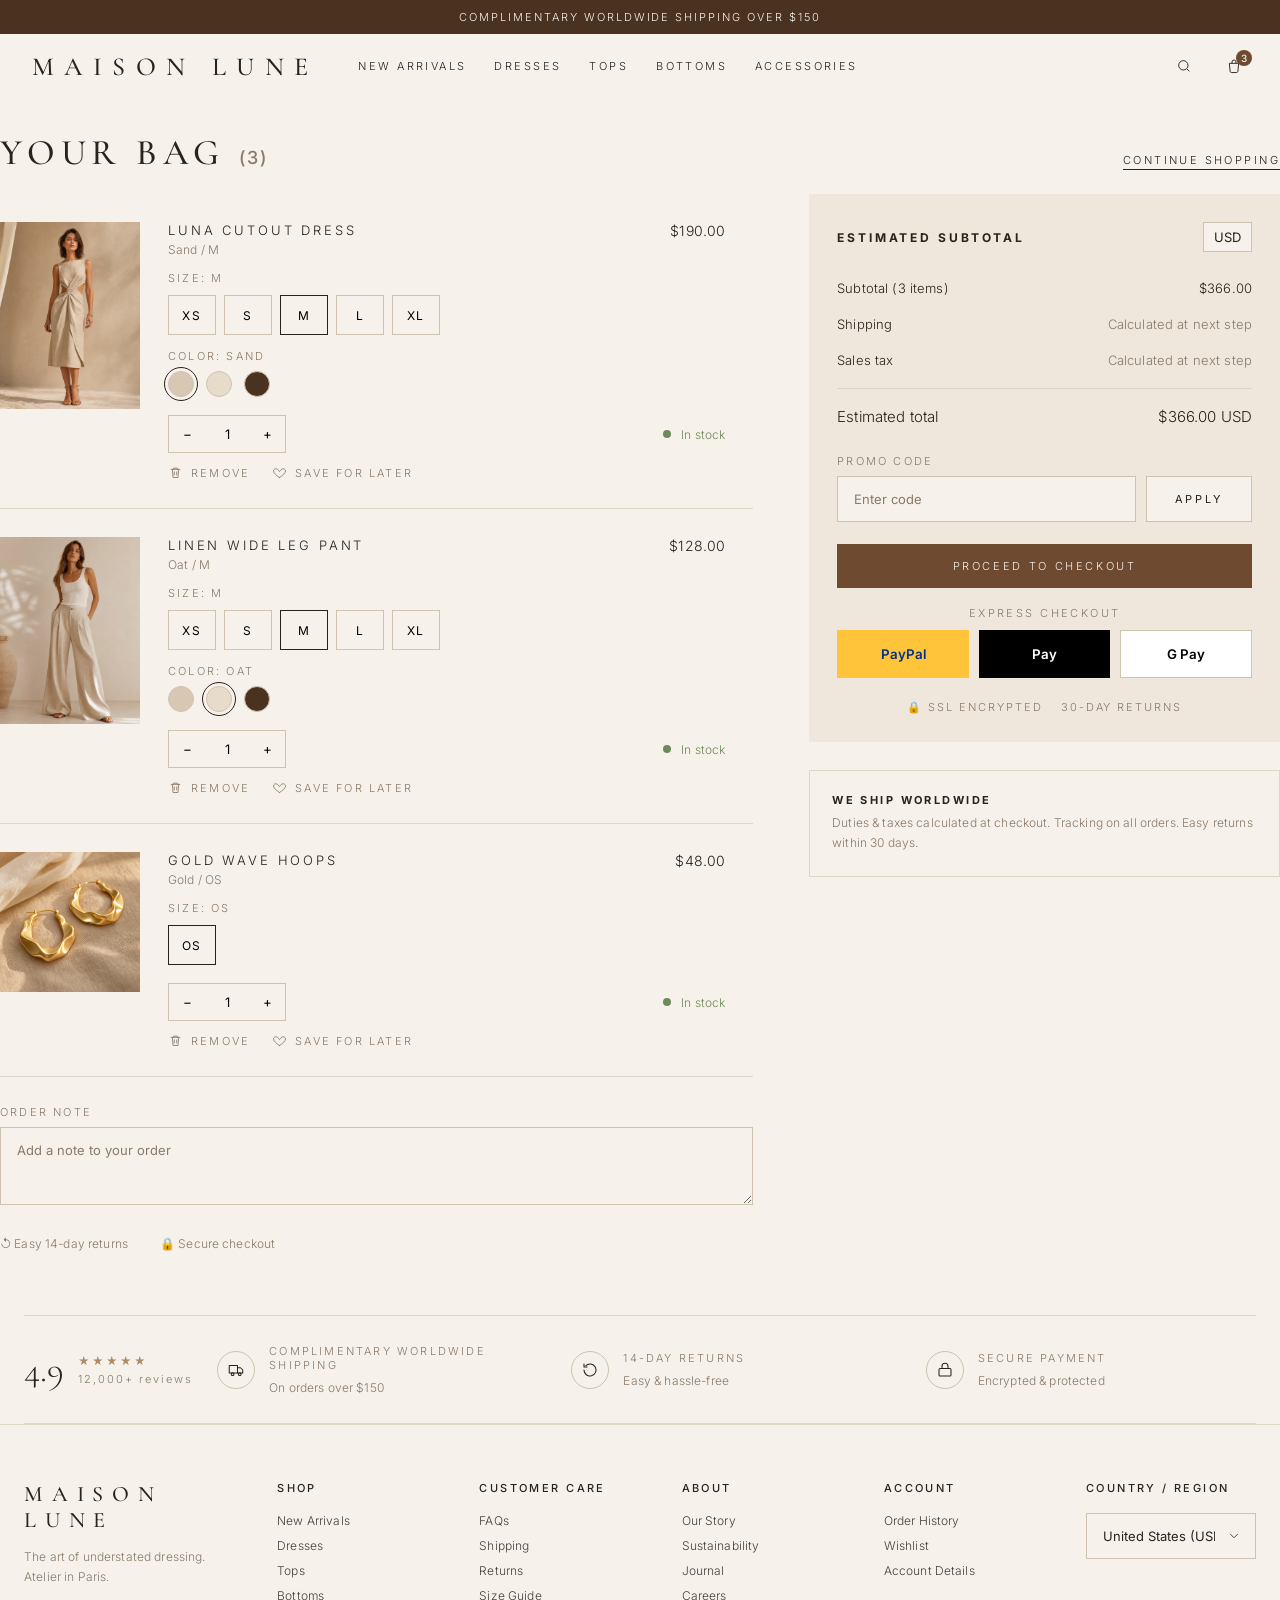
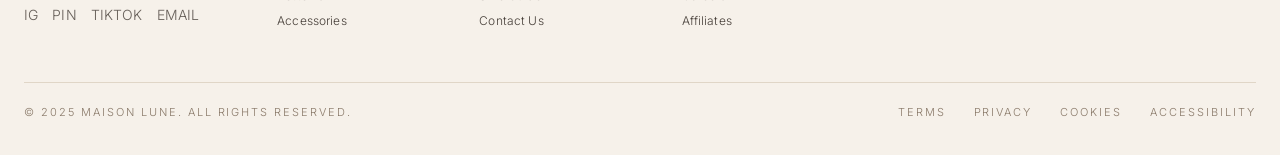
==== commit b696b887: "rebrand: SOLAIRE → MAISON LUNE (quiet luxury Parisian voice across all copy)" ====
--- a/cart.html
+++ b/cart.html
@@ -3,12 +3,12 @@
 <head>
 <meta charset="utf-8" />
 <meta name="viewport" content="width=device-width,initial-scale=1" />
-<title>Your Bag — SOLAIRE</title>
+<title>Your Bag — MAISON LUNE</title>
 <link rel="stylesheet" href="assets/styles.css" />
 </head>
 <body>
 
-<div class="topbar">Free worldwide shipping over $150</div>
+<div class="topbar">Complimentary worldwide shipping over $150</div>
 
 <header class="header">
   <div class="header-inner">
@@ -19,7 +19,7 @@
       <a class="nav-link" href="dresses.html?cat=bottoms" data-cat="bottoms">Bottoms</a>
       <a class="nav-link" href="dresses.html?cat=accessories" data-cat="accessories">Accessories</a>
     </nav>
-    <a class="brand" href="index.html">SOLAIRE</a>
+    <a class="brand" href="index.html">MAISON LUNE</a>
     <div class="nav-right">
       <button class="icon-btn" aria-label="Search"><svg class="icon" viewBox="0 0 24 24"><circle cx="11" cy="11" r="7"/><path d="m20 20-3.5-3.5"/></svg></button>
       <a class="icon-btn" href="cart.html"><svg class="icon" viewBox="0 0 24 24"><path d="M5 8h14l-1.2 12a2 2 0 0 1-2 1.8H8.2A2 2 0 0 1 6.2 20L5 8z"/><path d="M9 8V6a3 3 0 1 1 6 0v2"/></svg><span class="badge">3</span></a>
@@ -173,7 +173,7 @@
 <section class="container">
   <div class="trust-band" style="border-bottom: 1px solid var(--line);">
     <div class="rating-block"><span class="num">4.9</span><div><div class="rating-stars">★★★★★</div><div class="muted" style="font-size:11px;letter-spacing:.18em;margin-top:4px">12,000+ reviews</div></div></div>
-    <div class="item"><span class="icon-circle"><svg viewBox="0 0 24 24" aria-hidden="true"><path d="M3 6h11v10H3z"/><path d="M14 9h4l3 3v4h-7"/><circle cx="7.5" cy="17.5" r="1.8"/><circle cx="17" cy="17.5" r="1.8"/></svg></span><div><div class="label">Free worldwide shipping</div><div class="sub">On orders over $150</div></div></div>
+    <div class="item"><span class="icon-circle"><svg viewBox="0 0 24 24" aria-hidden="true"><path d="M3 6h11v10H3z"/><path d="M14 9h4l3 3v4h-7"/><circle cx="7.5" cy="17.5" r="1.8"/><circle cx="17" cy="17.5" r="1.8"/></svg></span><div><div class="label">Complimentary worldwide shipping</div><div class="sub">On orders over $150</div></div></div>
     <div class="item"><span class="icon-circle"><svg viewBox="0 0 24 24" aria-hidden="true"><path d="M4 12a8 8 0 1 0 2.5-5.8"/><path d="M4 4v4h4"/></svg></span><div><div class="label">14-day returns</div><div class="sub">Easy &amp; hassle-free</div></div></div>
     <div class="item"><span class="icon-circle"><svg viewBox="0 0 24 24" aria-hidden="true"><rect x="4" y="10" width="16" height="10" rx="1.5"/><path d="M8 10V7a4 4 0 0 1 8 0v3"/></svg></span><div><div class="label">Secure payment</div><div class="sub">Encrypted &amp; protected</div></div></div>
   </div>
@@ -182,7 +182,7 @@
 <footer class="footer">
   <div class="container-wide">
     <div class="footer-grid">
-      <div class="brand-tag"><span class="serif">SOLAIRE</span><p>Real women. Real style.<br/>Designed in California.</p>
+      <div class="brand-tag"><span class="serif">MAISON LUNE</span><p>The art of understated dressing.<br/>Atelier in Paris.</p>
         <div class="socials"><a>IG</a><a>PIN</a><a>TIKTOK</a><a>EMAIL</a></div></div>
       <div><h4>Shop</h4><ul><li>New Arrivals</li><li>Dresses</li><li>Tops</li><li>Bottoms</li><li>Accessories</li></ul></div>
       <div><h4>Customer Care</h4><ul><li>FAQs</li><li>Shipping</li><li>Returns</li><li>Size Guide</li><li>Contact Us</li></ul></div>
@@ -190,7 +190,7 @@
       <div><h4>Account</h4><ul><li>Order History</li><li>Wishlist</li><li>Account Details</li></ul></div>
       <div><h4>Country / Region</h4><select class="select"><option>United States (USD)</option></select></div>
     </div>
-    <div class="footer-bottom"><span>© 2025 Solaire. All rights reserved.</span><div class="links"><span>Terms</span><span>Privacy</span><span>Cookies</span><span>Accessibility</span></div></div>
+    <div class="footer-bottom"><span>© 2025 Maison Lune. All rights reserved.</span><div class="links"><span>Terms</span><span>Privacy</span><span>Cookies</span><span>Accessibility</span></div></div>
   </div>
 </footer>
 
--- a/assets/styles.css
+++ b/assets/styles.css
@@ -1,4 +1,4 @@
-/* SOLAIRE — warm sculptural luxury ecommerce design system */
+/* MAISON LUNE — quiet luxury Parisian ecommerce design system */
 @import url('https://fonts.googleapis.com/css2?family=Cormorant+Garamond:wght@400;500;600&family=Inter:wght@300;400;500;600&display=swap');
 
 :root {
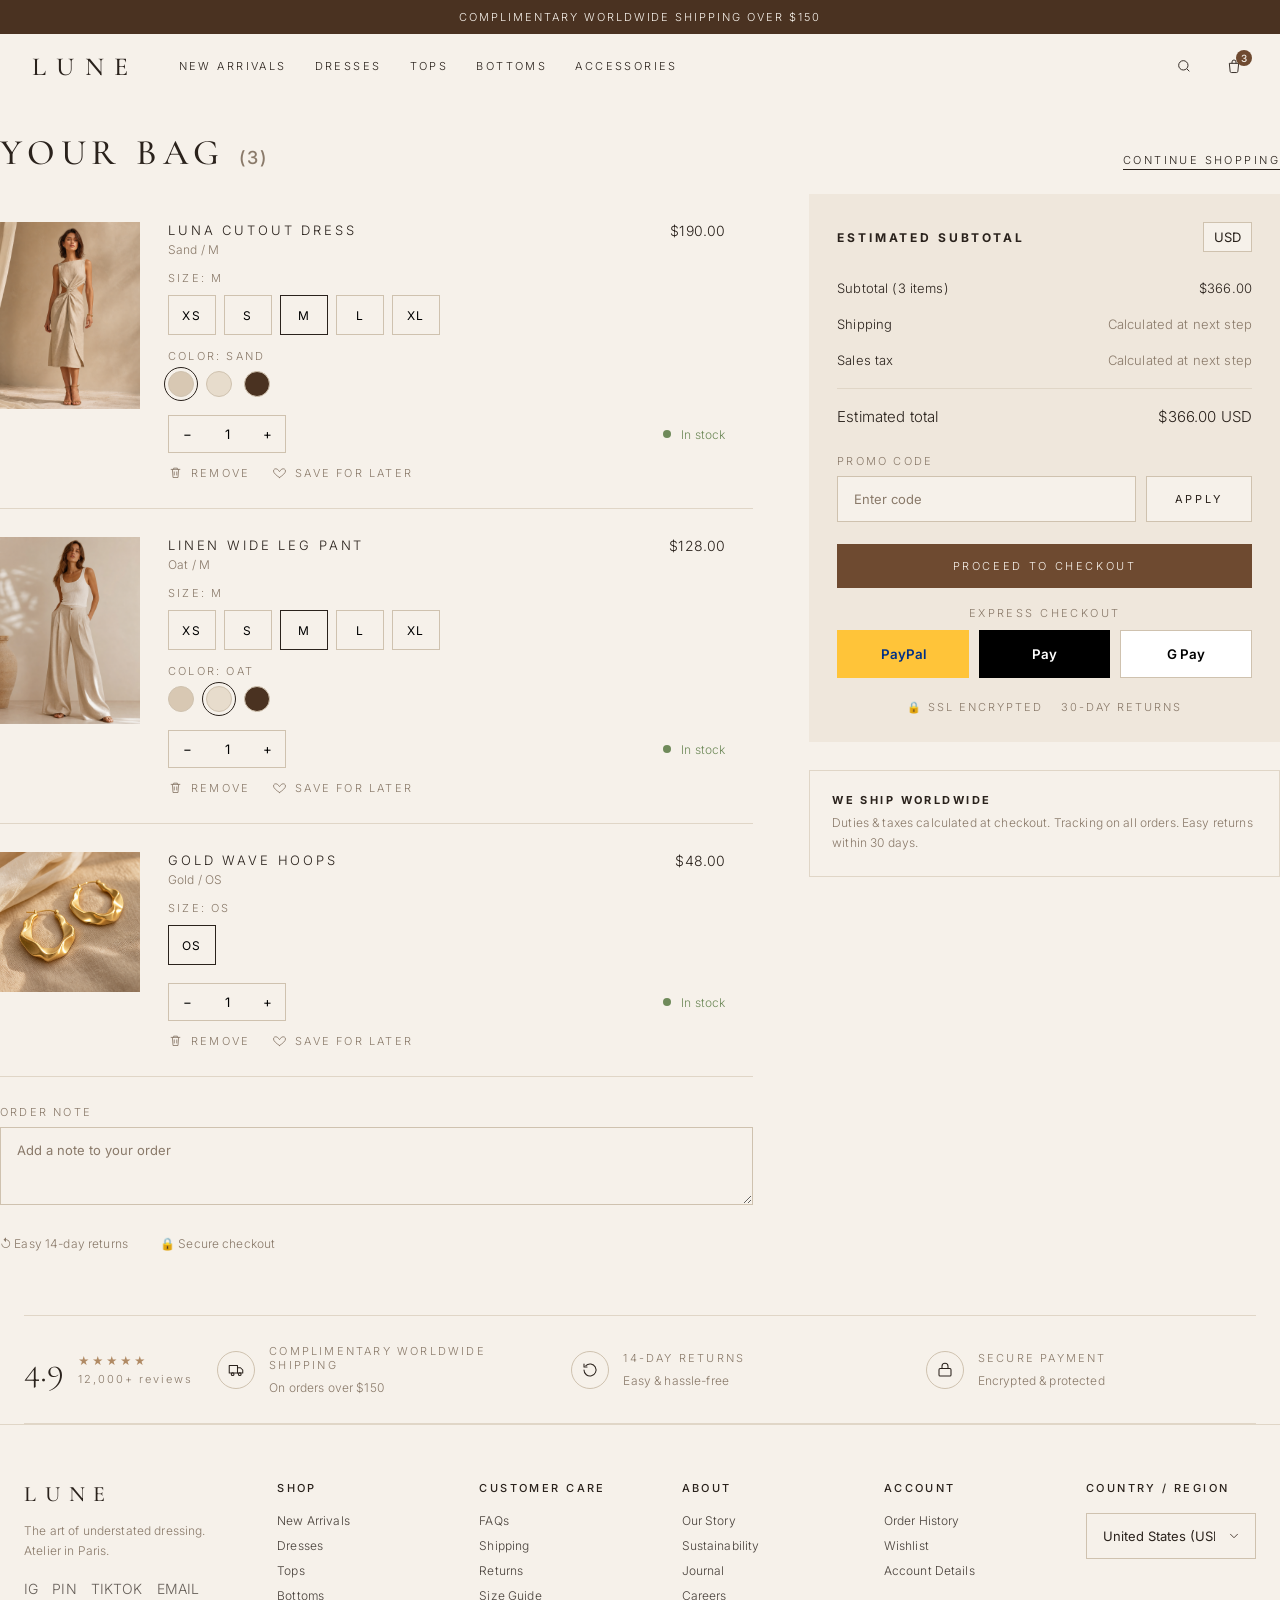
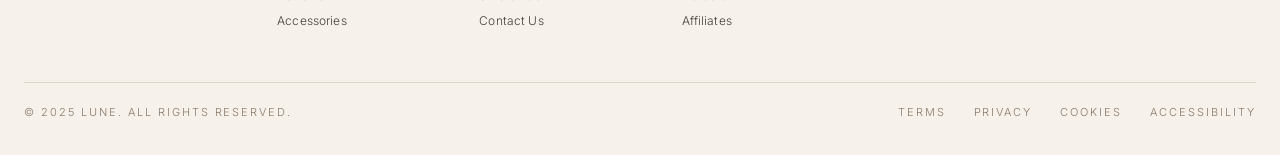
==== commit eed59152: "rebrand: shorten brand to single word LUNE" ====
--- a/cart.html
+++ b/cart.html
@@ -3,7 +3,7 @@
 <head>
 <meta charset="utf-8" />
 <meta name="viewport" content="width=device-width,initial-scale=1" />
-<title>Your Bag — MAISON LUNE</title>
+<title>Your Bag — LUNE</title>
 <link rel="stylesheet" href="assets/styles.css" />
 </head>
 <body>
@@ -19,7 +19,7 @@
       <a class="nav-link" href="dresses.html?cat=bottoms" data-cat="bottoms">Bottoms</a>
       <a class="nav-link" href="dresses.html?cat=accessories" data-cat="accessories">Accessories</a>
     </nav>
-    <a class="brand" href="index.html">MAISON LUNE</a>
+    <a class="brand" href="index.html">LUNE</a>
     <div class="nav-right">
       <button class="icon-btn" aria-label="Search"><svg class="icon" viewBox="0 0 24 24"><circle cx="11" cy="11" r="7"/><path d="m20 20-3.5-3.5"/></svg></button>
       <a class="icon-btn" href="cart.html"><svg class="icon" viewBox="0 0 24 24"><path d="M5 8h14l-1.2 12a2 2 0 0 1-2 1.8H8.2A2 2 0 0 1 6.2 20L5 8z"/><path d="M9 8V6a3 3 0 1 1 6 0v2"/></svg><span class="badge">3</span></a>
@@ -182,7 +182,7 @@
 <footer class="footer">
   <div class="container-wide">
     <div class="footer-grid">
-      <div class="brand-tag"><span class="serif">MAISON LUNE</span><p>The art of understated dressing.<br/>Atelier in Paris.</p>
+      <div class="brand-tag"><span class="serif">LUNE</span><p>The art of understated dressing.<br/>Atelier in Paris.</p>
         <div class="socials"><a>IG</a><a>PIN</a><a>TIKTOK</a><a>EMAIL</a></div></div>
       <div><h4>Shop</h4><ul><li>New Arrivals</li><li>Dresses</li><li>Tops</li><li>Bottoms</li><li>Accessories</li></ul></div>
       <div><h4>Customer Care</h4><ul><li>FAQs</li><li>Shipping</li><li>Returns</li><li>Size Guide</li><li>Contact Us</li></ul></div>
@@ -190,7 +190,7 @@
       <div><h4>Account</h4><ul><li>Order History</li><li>Wishlist</li><li>Account Details</li></ul></div>
       <div><h4>Country / Region</h4><select class="select"><option>United States (USD)</option></select></div>
     </div>
-    <div class="footer-bottom"><span>© 2025 Maison Lune. All rights reserved.</span><div class="links"><span>Terms</span><span>Privacy</span><span>Cookies</span><span>Accessibility</span></div></div>
+    <div class="footer-bottom"><span>© 2025 Lune. All rights reserved.</span><div class="links"><span>Terms</span><span>Privacy</span><span>Cookies</span><span>Accessibility</span></div></div>
   </div>
 </footer>
 
--- a/assets/styles.css
+++ b/assets/styles.css
@@ -1,4 +1,4 @@
-/* MAISON LUNE — quiet luxury Parisian ecommerce design system */
+/* LUNE — quiet luxury Parisian ecommerce design system */
 @import url('https://fonts.googleapis.com/css2?family=Cormorant+Garamond:wght@400;500;600&family=Inter:wght@300;400;500;600&display=swap');
 
 :root {
